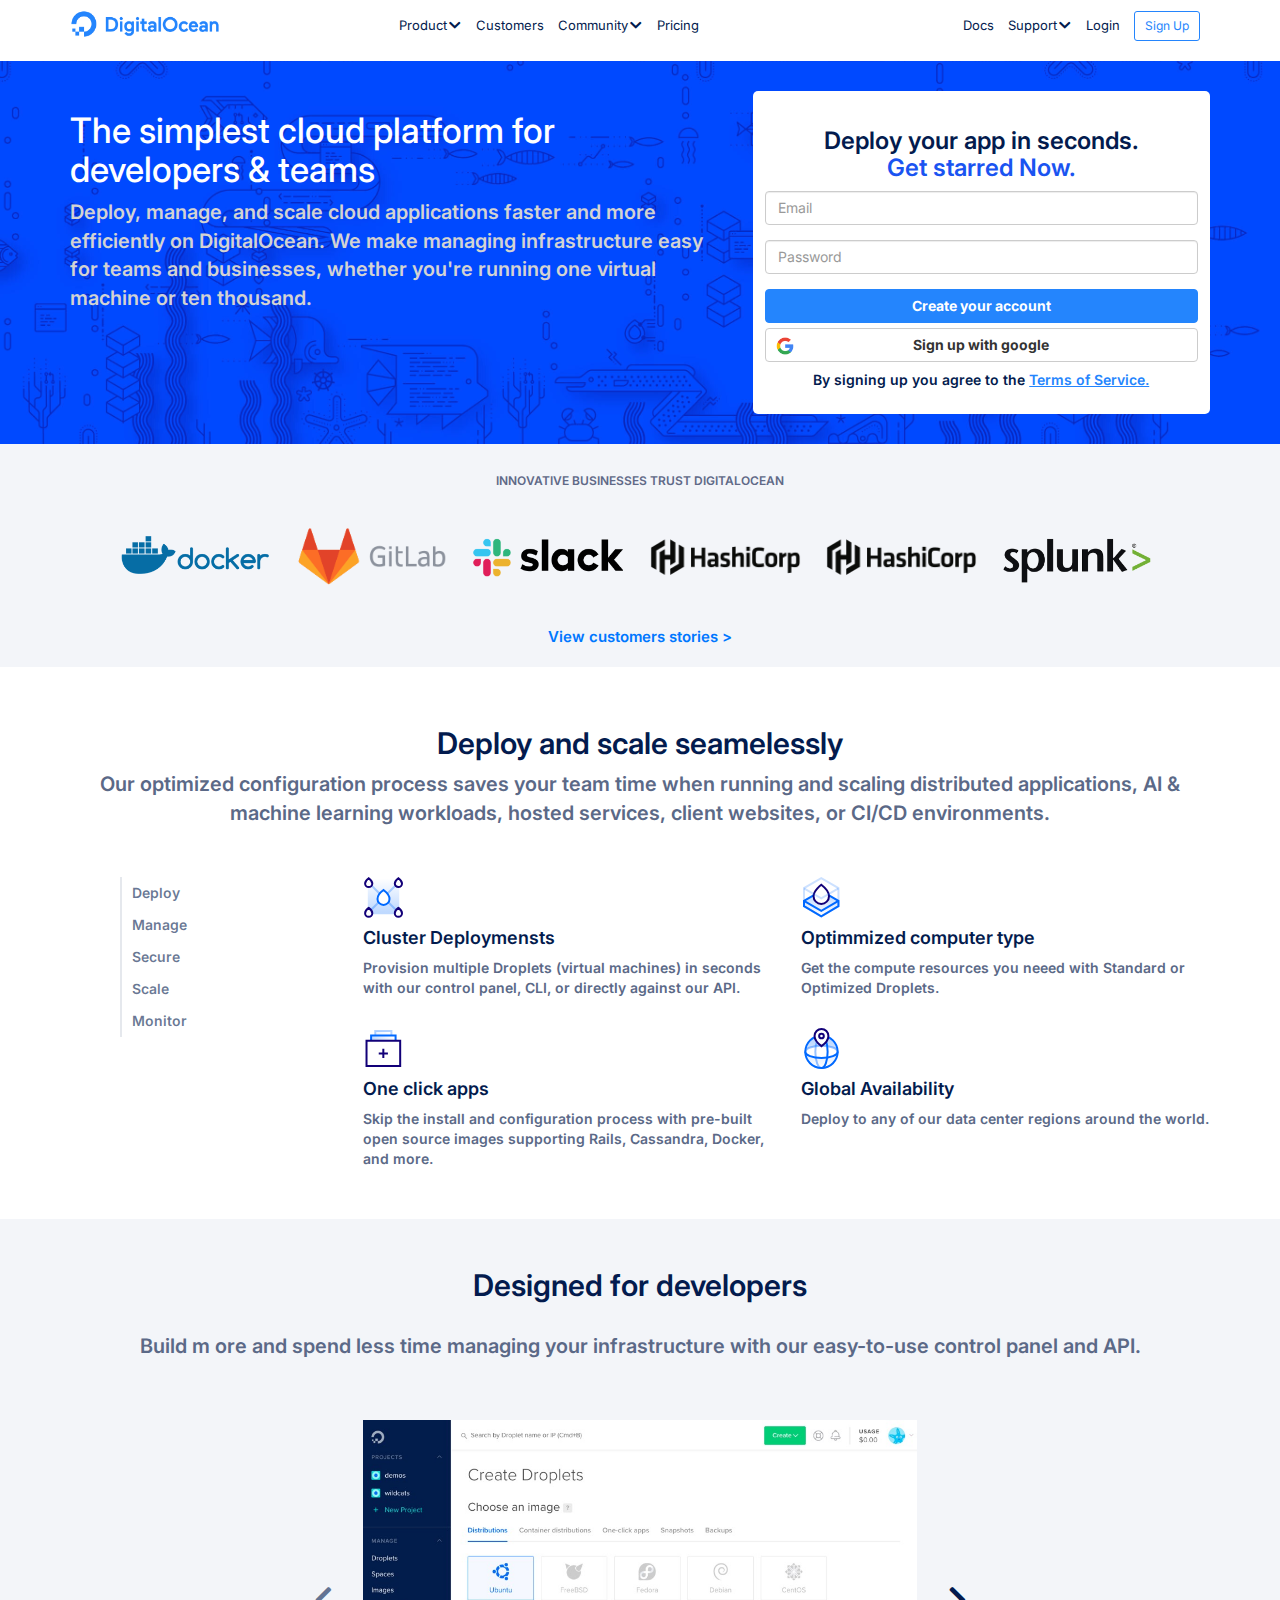
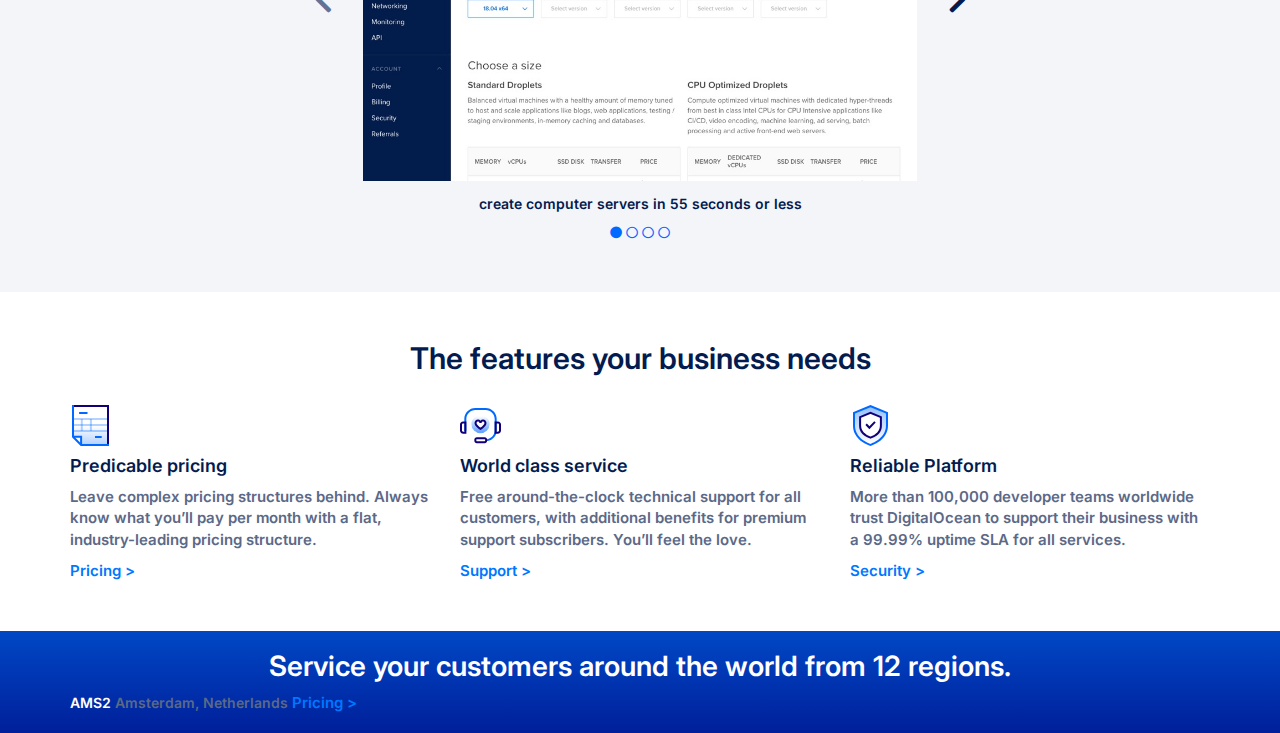
==== index.html @ c582087d "inizio sezione data center" ====
<!DOCTYPE html>
<html lang="en">
<head>
    <meta charset="UTF-8">
    <meta http-equiv="X-UA-Compatible" content="IE=edge">
    <meta name="viewport" content="width=device-width, initial-scale=1.0">
    <title>DigitalOcean</title>

    <link rel="stylesheet" href="https://cdnjs.cloudflare.com/ajax/libs/font-awesome/5.15.2/css/all.min.css">

    <link rel="preconnect" href="https://fonts.gstatic.com">
    <link href="https://fonts.googleapis.com/css2?family=Inter:wght@100;200;300;400;500;600;700;900&display=swap" rel="stylesheet">
    
    <!-- Latest compiled and minified CSS -->
    <link rel="stylesheet" href="https://stackpath.bootstrapcdn.com/bootstrap/3.4.1/css/bootstrap.min.css" integrity="sha384-HSMxcRTRxnN+Bdg0JdbxYKrThecOKuH5zCYotlSAcp1+c8xmyTe9GYg1l9a69psu" crossorigin="anonymous">
    <link rel="stylesheet" href="css/style.css">

</head>
<body>

    <!-- HEADER -->
    
    <!-- Nav -->
    <nav id="nav-top">
        <div class="container">
            <div class="row">

                <!-- logo -->
                <div class="col-xs-6 col-md-2">
                    <div class="logo-nav">
                        <img class="img-responsive" src="img/logo.png" alt="logo">
                    </div>
                </div>
                <!-- end logo -->

                <!-- burger menu -->
                <div class="col-xs-6 hidden-md hidden-lg">
                    <div class="burger text-right">
                        <a href="#">
                            <i class="fas fa-bars"></i>
                        </a>
                    </div>
                </div>
                <!-- end burger menu -->

                <!-- link nav -->
                <div class="hidden-xs hidden-sm col-md-10">
                    <div class="row">

                        <div class="col-md-7 text-center">
                            
                            <ul class="menu">

                                <li>
                                    <a href="#">Product<i class="fas fa-chevron-down"></i></a>
                                </li>

                                <li>
                                    <a href="#">Customers</a>
                                </li>

                                <li>
                                    <a href="#">Community<i class="fas fa-chevron-down"></i></a>
                                </li>

                                <li>
                                    <a href="#">Pricing</a>
                                </li>

                            </ul>
                        </div>

                        <div class="col-md-5">
                            <div class="text-right">

                                <ul class="menu">

                                    <li>
                                        <a href="#">Docs</a>
                                    </li>
    
                                    <li>
                                        <a href="#">Support<i class="fas fa-chevron-down"></i></a>
                                    </li>
    
                                    <li>
                                        <a href="#">Login</a>
                                    </li>
    
                                    <li>
                                        <button class="btn btn-default btn-sm btn_nav" type="submit">Sign Up</button>
                                    </li>
                                    
                                </ul>

                            </div>
                        </div>

                    </div>
                </div>
                <!-- end link nav -->

            </div>
        </div>
    </nav>
    <!-- End Nav -->

    <!-- Jumbotron -->
    <section id="jumbotron">
        <div class="container">
            <div class="row">

                <!-- title jumbotron -->
                <div class="col-xs-12 col-sm-7">
                    <h1>The simplest cloud platform for developers & teams</h1>
                    <p>Deploy, manage, and scale cloud applications faster and more efficiently on DigitalOcean. We make managing infrastructure easy for teams and businesses, whether you're running one virtual machine or ten thousand.</p>
                </div>
                <!-- end title jumbotron -->

                <!-- sign in / create account -->
                <div class="col-xs-12 col-sm-5">
                    <div class="minibox-jumbo text-center">
                        <h2>Deploy your app in seconds. <br>
                        <span>Get starred Now.</span></h2>

                        <form>
                            <div class="form-group">
                                <label class="sr-only" for="email">Email address</label>
                                <input type="email" class="form-control" id="email" placeholder="Email">
                            </div>

                            <div class="form-group">
                                <label class="sr-only"  for="password">Password</label>
                                <input type="password" class="form-control" id="password" placeholder="Password">
                            </div>
                        </form>

                        <button class="btn btn-default btn-block btn_account" type="submit">Create your account</button>

                        <button class="btn btn-default btn-block btn_google" type="submit"><img src="img/google-icon.png" alt="googleicon"> Sign up with google</button>

                        <h5>By signing up you agree to the <a href="#">Terms of Service.</a></h5>

                    </div>
                </div>
                <!-- end sign in / create account -->

            </div>
        </div>
    </section>
    <!-- End Jumbotron -->

    <!-- END HEADER -->
    
    <!-- MAIN -->
    <main>

        <!-- Sponsor -->
        <section id="sponsor">
            <div class="container">

                <div class="description text-center">
                    <h6>INNOVATIVE BUSINESSES TRUST DIGITALOCEAN</h6>
                </div>

                <!-- img sponsor -->
                <div class="logo-sponsor">
                    
                    <ul class="menu">
                        
                        <li>
                            <img src="img/docker.svg" alt="docker">
                        </li>

                        <li>
                            <img src="img/gitlab.svg" alt="gitlab">
                        </li>

                        <li>
                            <img src="img/slack.svg" alt="slack">
                        </li>

                        <li>
                            <img src="img/hashicorp.svg" alt="hashicorp">
                        </li>

                        <li>
                            <img src="img/hashicorp.svg" alt="hashicorp">
                        </li>

                        <li>
                            <img src="img/splunk.svg" alt="splunk">
                        </li>

                    </ul>

                </div>
                <!-- end img sponsor -->

                <div class="text-center">
                    <a class="link" href="#">View customers stories ></a>
                </div>

            </div>
        </section>
        <!-- End Sponsor -->

        <!-- Advantages -->
        <section class="advantages">
            <div class="container">

                <!-- title section -->
                <div class="title text-center">
                    <h2>Deploy and scale seamelessly</h2>
                    <p>Our optimized configuration process saves your team time when running and scaling distributed applications, AI & machine learning workloads, hosted services, client websites, or CI/CD environments.</p>
                </div>
                <!-- end title section -->


                <!--benefits -->
                <div class="benefits">
                    <div class="row">

                        <div class="col-xs-12 col-sm-3">
                            
                            <ul>
                                
                                <li>
                                    <a href="#">Deploy</a>
                                </li>

                                <li>
                                    <a href="#">Manage</a>
                                </li>

                                <li>
                                    <a href="#">Secure</a>
                                </li>

                                <li>
                                    <a href="#">Scale</a>
                                </li>

                                <li>
                                    <a href="#">Monitor</a>
                                </li>

                            </ul>

                        </div>

                        <div class="col-xs-12 col-sm-9">

                            <!-- type-benefits -->
                            <div class="row type-benefits">
                                
                                <div class="col-xs-12 col-sm-6">

                                    <img class="img-responsive" src="img/cluster-deploy.svg" alt="cluster-deploy">

                                    <h4>Cluster Deploymensts</h4>

                                    <p>Provision multiple Droplets (virtual machines) in seconds with our control panel, CLI, or directly against our API.</p>

                                </div>

                                <div class="col-xs-12 col-sm-6">

                                    <img class="img-responsive" src="img/optimized-compute.svg" alt="optimized-compute">

                                    <h4>Optimmized computer type</h4>

                                    <p class="p-special">Get the compute resources you neeed with Standard or Optimized Droplets.</p>

                                </div>

                                <div class="col-xs-12 col-sm-6">

                                    <img class="img-responsive" src="img/one-click.svg" alt="one-click">

                                    <h4>One click apps</h4>

                                    <p>Skip the install and configuration process with pre-built open source images supporting Rails, Cassandra, Docker, and more.</p>

                                </div>

                                <div class="col-xs-12 col-sm-6">

                                    <img class="img-responsive" src="img/global.svg" alt="global">

                                    <h4>Global Availability</h4>

                                    <p>Deploy to any of our data center regions around the world.</p>

                                </div>
                                
                            </div>
                            <!-- end type-benefits -->

                        </div>

                    </div>
                </div>
                <!-- end benefits -->

            </div>
        </section>
        <!-- End Advantages -->

        <!-- Designed for -->
        <section class="designed">
            <div class="container">

                <!-- title section -->
                <div class="title text-center">
                    <h2>Designed for developers</h2>
                    <p>Build m ore and spend less time managing your infrastructure with our easy-to-use control panel and API.</p>
                </div>
                <!-- end title section -->

                <!-- slide -->
                <div class="slide">
                    <div class="row">

                        <div class="hidden-xs col-sm-2 col-md-3">
                            <div class="text-right align">
                                <a href="#"><i class="fas fa-chevron-left"></i></a>
                            </div>
                        </div>

                        <div class="col-xs-12 col-sm-8 col-md-6">
                            <img class="img-responsive" src="img/slide.jpg" alt="slide">
                        </div>

                        <div class="hidden-xs col-sm-2 col-md-3">
                            <div class="text-left align">
                                <a href="#"><i class="fas fa-chevron-right"></i></a>
                            </div>
                        </div>

                    </div>

                    <div class="text-center">
                        <h5>create computer servers in 55 seconds or less</h5>
                    </div>
                        
                    <div class="text-center margin-link">
                                
                        <ul class="menu">

                            <li>
                                <a href="#"><i class="fas fa-circle"></i></a>
                            </li>

                            <li>
                                <a href="#"><i class="far fa-circle"></i></a>
                            </li>

                            <li>
                                    <a href="#"><i class="far fa-circle"></i></a>
                            </li>

                            <li>
                                <a href="#"><i class="far fa-circle"></i></a>
                            </li>

                        </ul>

                    </div>
                    
                </div>
                <!-- end slide -->

            </div>
        </section>
        <!-- End Designed for -->

        <!-- Business -->
        <section class="business">
            <div class="container">

                <!-- title section -->
                <div class="title text-center">
                    <h2>The features your business needs</h2>
                </div>
                <!-- end title section -->

                <!-- choose your business -->
                <div class="row">

                    <div class="col-xs-12 col-sm-4">

                        <img src="img/pred-pricing.svg" alt="pred-pricing">

                        <h4>Predicable pricing</h4>

                        <p>Leave complex pricing structures behind. Always know what you’ll pay per month with a flat, industry-leading pricing structure.</p>

                        <div class="margin-link">
                            <a class="link" href="#">Pricing ></a>
                        </div>

                    </div>

                    <div class="col-xs-12 col-sm-4">

                        <img src="img/world-class.svg" alt="world-class">

                        <h4>World class service</h4>

                        <p>Free around-the-clock technical support for all customers, with additional benefits for premium support subscribers. You’ll feel the love.</p>

                        <div class="margin-link">
                            <a class="link" href="#">Support ></a>
                        </div>

                    </div>

                    <div class="col-xs-12 col-sm-4">

                        <img src="img/reliable-platform.svg" alt="reliable-platform">

                        <h4>Reliable Platform</h4>

                        <p>More than 100,000 developer teams worldwide trust DigitalOcean to support their business with a 99.99% uptime SLA for all services.</p>

                        <div class="margin-link">
                            <a class="link" href="#">Security ></a>
                        </div>

                    </div>

                </div>
                <!-- end choose your business -->

            </div>
        </section>
        <!-- End Business -->

        <!-- Data Center -->
        <section id="data-center">
            <div class="container">

                <!-- title section -->
                <div class="title text-center">
                    <h2>Service your customers around the world from 12 regions.</h2>
                </div>
                <!-- end title section -->

                <!-- test speed-->
                <div class="test-speed">
                    <div class="row">

                        <div class="col-xs-12 col-md-6">

                            <ul class="menu">

                                <li>
                                    <span>AMS2</span>
                                </li>

                                <li>
                                    <p>Amsterdam, Netherlands</p>
                                </li>

                                <li>
                                    <a class="link" href="#">Pricing ></a>
                                </li>

                            </ul>

                        </div>

                        <div class="col-xs-12 col-md-6">

                        </div>

                    </div>
                </div>
                <!-- end test speed-->
            </div>
        </section>
        <!-- Data Center -->
    </main>

    <!-- END MAIN -->
</body>
</html>
---- css/style.css ----
/* COMMON */
body {
    font-family: 'Inter', sans-serif;
}

ul {
    list-style-type: none;
}

.menu li {
    display: inline-block;
}

.menu li a {
    text-decoration: none;
}

.link{
    color: #0077ff;
    font-weight: 600;
    font-size: 15px; 
}

.link:hover {
    color: #1633ff;
    text-decoration: none;
}

h2,
h4,
h5 {
    color: #031b4e;
    font-weight: 600;
}

p {
    color: #5b6987;
    font-weight: 600;
}
/* HEADER */

/* Nav */
#nav-top {
    padding: 10px 0;
    line-height: 30px;
}

/* logo */
.logo-nav {
    width: 150px;
}

/* burger menu */
#nav-top .burger a i{
    font-size: 20px;
    color: #2485fd;
    padding-top: 5px;
}

/* link nav */
#nav-top .menu li {
    margin-right: 10px;
}

#nav-top a{
    color: rgb(3, 27, 78);
    font-size: 13px;
}

#nav-top .btn_nav {
    background-color: white;
    border: 1px solid #2485fd;
    color: #2485fd;
}

#nav-top .btn_nav:hover {
    background-color: #2485fd;
    color: white;
}

#nav-top a i {
    margin: 0 2px;
    font-size: 13px;
}

/* Jumbotron */
#jumbotron {
    background-image: url(../img/ms-jumbo.jpg);
    padding: 30px 0;
    background-size: cover;
    background-position: 50% 100%;
}

/* title jumbotron */
#jumbotron h1 {
    color: white;
    font-size: 35px;
}

#jumbotron p {
    color: lightgrey;
    font-size: 20px;
}

/* sign in / create accoun */
.minibox-jumbo {
    background-color: white;
    border-radius: 5px;
    padding: 17px 12px;
}

.minibox-jumbo h2 {
    color: rgb(3, 27, 78);
    font-size: 24px;
    font-weight: 600;
}

.minibox-jumbo h2 span {
    color: #1a54f1;
}
.minibox-jumbo .btn_account {
    background-color: #2485fd;
    color: white;
    border: 1px solid #2485fd;
    font-weight: 700;
}

.btn_google {
    position: relative;
    font-weight: 700;
}
.btn_google img {
    width: 18px;
    position: absolute;
    left: 10px;
    top: 8px;
}

.minibox-jumbo h5 {
    color: rgb(3, 27, 78);
    font-weight: 600;
}

.minibox-jumbo h5 a {
    color: #2485fd;
    text-decoration: underline;
}

/* MAIN */
/* Sponsor */
#sponsor {
    background-color: #f3f5f9;
    padding: 20px 0;
}

.description h6 {
    color: #5f6987;
    font-weight: 600;
}

/* img sponsor */
.logo-sponsor li {
    width: calc( ( 100% / 2) - 1% );
    text-align: center;
}

.logo-sponsor li img {
    width: 90%;
    max-width: 162px;
}

/* Advantages */
.advantages {
    padding: 40px 0;
}

/* title section */
.title p {
    font-size: 20px;
}

/* benefits */
.benefits {
    padding-top: 40px;
}

.benefits ul {
    padding: 0;
}

.benefits li {
    padding: 6px 10px;
    border-left: 2px solid #e5e8ed;
}

.benefits li a {
    text-decoration: none;
    color: rgba(3, 27, 78, 0.6);
    font-weight: 600;
}

.benefits li:hover {
    border-left: 2px solid #0069ff;
}

.benefits li a:hover {
    color: rgba(3, 27, 78, 1);
}

/* type-benefits (sotto-sezione di benefits) */
.type-benefits {
    padding-top: 30px;
}

/* Designed for */
.designed {
    background-color: #f3f5f9;
    padding-bottom: 40px;
}

.designed .title {
    padding-top: 30px;
}

.designed .title p {
    padding: 20px 0;
}

/* slide */
.slide {
    padding-top: 100px;
}

.slide img {
    padding: 0 50px;
}

.slide a {
    font-size: 30px;
    color: rgba(3, 27, 78, 0.6);
}

.slide .align {
    line-height: 300px;
}

.slide .menu {
    padding: 0;
}

.slide .menu a {
    font-size: 12px;
    color: #0069ff;
}

.fa-chevron-right {
    color: #031b4e;
}

.slide .margin-link {
    padding-top: 80px;
}

/* Business */
.business {
    padding: 30px 0;
}

/* end choose your business */
.business .row p {
    font-size: 15px;
}

.business .title  {
    padding-bottom: 20px;
}

.business .margin-link {
    margin-bottom: 20px;
}

/* Data Center */
#data-center {
    background-image: linear-gradient(to bottom, #0048C6, #001F9A);
}

#data-center .title h2{
    font-size: 28px; 
    color: white;
}

/* test speed */
.test-speed .menu span {
    color: white;
    font-weight: 600;
}

.test-speed .menu {
    padding: 0;
}

@media all and (min-width: 768px) {
    .logo-sponsor li {
        width: calc( ( 100% / 6) - 1% );
        text-align: center;
    }

    .type-benefits {
        padding-top: 0;
    }

    .benefits ul {
        padding: 0px 50px;
    }
    
    .p-special {
        margin-bottom: 30px;
    }

    .slide img {
        padding: 0;
    }
}

@media all and (min-width: 992px) and (max-width: 1199px) {
    #jumbotron h1 {
        font-size: 60px;
    }

    .slide {
        padding-top: 30px;
    }

    .slide .margin-link {
        padding-top: 0;
    }
}

@media all and (min-width: 1200px) {
    .slide .align {
        line-height: 360px;
    }

    .slide {
        padding-top: 30px;
    }

    .slide .margin-link {
        padding-top: 0;
    }
}
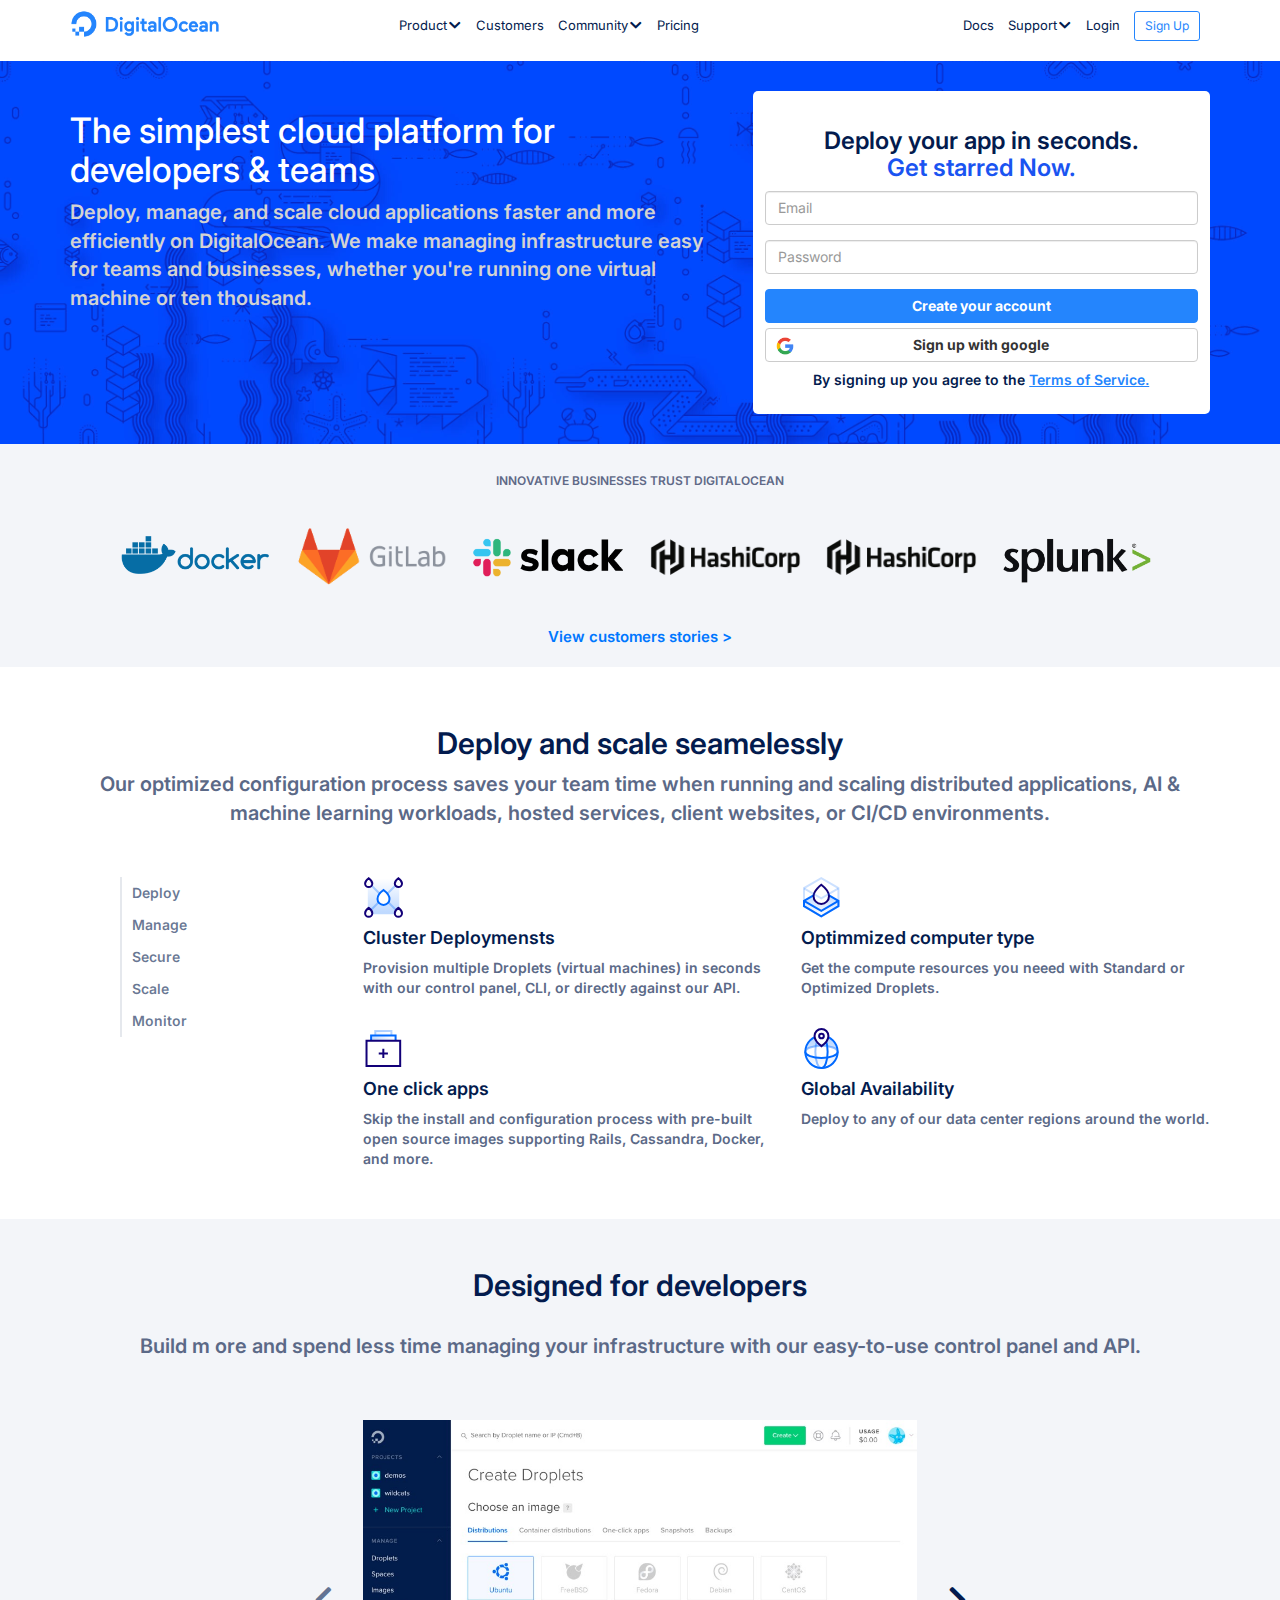
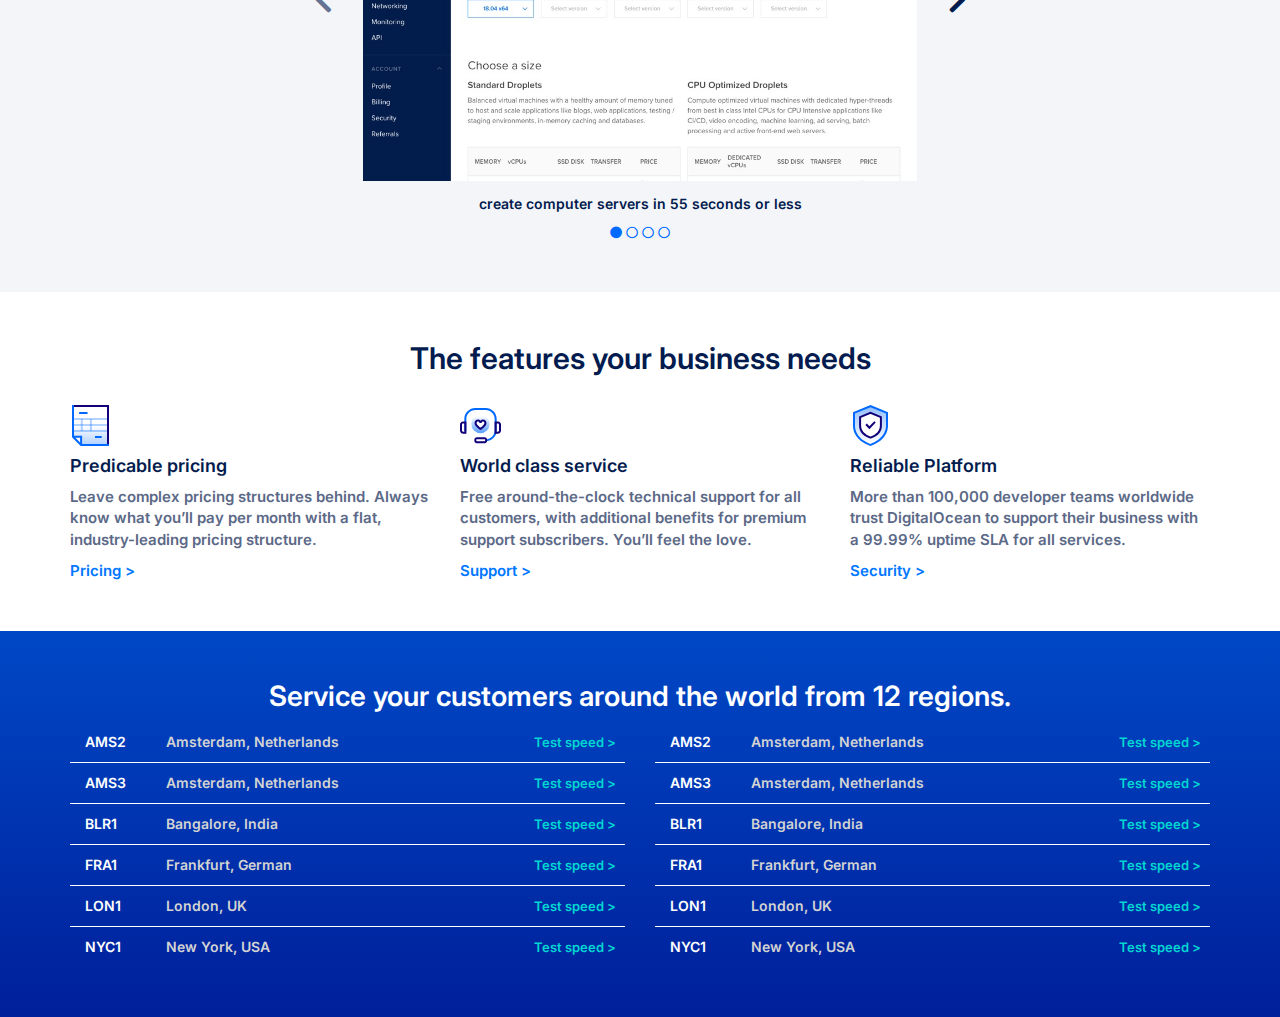
==== commit 6bc73491: "Fine sezione Data Center" ====
--- a/index.html
+++ b/index.html
@@ -452,27 +452,207 @@
                     <div class="row">
 
                         <div class="col-xs-12 col-md-6">
-
-                            <ul class="menu">
-
-                                <li>
-                                    <span>AMS2</span>
-                                </li>
-
-                                <li>
-                                    <p>Amsterdam, Netherlands</p>
-                                </li>
-
-                                <li>
-                                    <a class="link" href="#">Pricing ></a>
-                                </li>
-
-                            </ul>
-
+                            <div class="mini-wrap">
+
+                                <ul class="menu">
+
+                                    <li class="code">
+                                        <span>AMS2</span>
+                                    </li>
+
+                                    <li class="country">
+                                        <p>Amsterdam, Netherlands</p>
+                                    </li>
+
+                                    <li class="test text-right">
+                                        <a class="link" href="#">Test speed ></a>
+                                    </li>
+
+                                </ul>
+
+                                <ul class="menu">
+
+                                    <li class="code">
+                                        <span>AMS3</span>
+                                    </li>
+
+                                    <li class="country">
+                                        <p>Amsterdam, Netherlands</p>
+                                    </li>
+
+                                    <li class="test text-right">
+                                        <a class="link" href="#">Test speed ></a>
+                                    </li>
+
+                                </ul>
+
+                                <ul class="menu">
+
+                                    <li class="code">
+                                        <span>BLR1</span>
+                                    </li>
+
+                                    <li class="country">
+                                        <p>Bangalore, India</p>
+                                    </li>
+
+                                    <li class="test text-right">
+                                        <a class="link" href="#">Test speed ></a>
+                                    </li>
+
+                                </ul>
+
+                                <ul class="menu">
+
+                                    <li class="code">
+                                        <span>FRA1</span>
+                                    </li>
+
+                                    <li class="country">
+                                        <p>Frankfurt, German</p>
+                                    </li>
+
+                                    <li class="test text-right">
+                                        <a class="link" href="#">Test speed ></a>
+                                    </li>
+
+                                </ul>
+
+                                <ul class="menu">
+
+                                    <li class="code">
+                                        <span>LON1</span>
+                                    </li>
+
+                                    <li class="country">
+                                        <p>London, UK</p>
+                                    </li>
+
+                                    <li class="test text-right">
+                                        <a class="link" href="#">Test speed ></a>
+                                    </li>
+
+                                </ul>
+
+                                <ul class="menu">
+
+                                    <li class="code">
+                                        <span>NYC1</span>
+                                    </li>
+
+                                    <li class="country">
+                                        <p>New York, USA</p>
+                                    </li>
+
+                                    <li class="test text-right">
+                                        <a class="link" href="#">Test speed ></a>
+                                    </li>
+
+                                </ul>
+
+                            </div>
                         </div>
 
                         <div class="col-xs-12 col-md-6">
-
+                            <div class="mini-wrap">
+
+                                <ul class="menu">
+
+                                    <li class="code">
+                                        <span>AMS2</span>
+                                    </li>
+
+                                    <li class="country">
+                                        <p>Amsterdam, Netherlands</p>
+                                    </li>
+
+                                    <li class="test text-right">
+                                        <a class="link" href="#">Test speed ></a>
+                                    </li>
+
+                                </ul>
+
+                                <ul class="menu">
+
+                                    <li class="code">
+                                        <span>AMS3</span>
+                                    </li>
+
+                                    <li class="country">
+                                        <p>Amsterdam, Netherlands</p>
+                                    </li>
+
+                                    <li class="test text-right">
+                                        <a class="link" href="#">Test speed ></a>
+                                    </li>
+
+                                </ul>
+
+                                <ul class="menu">
+
+                                    <li class="code">
+                                        <span>BLR1</span>
+                                    </li>
+
+                                    <li class="country">
+                                        <p>Bangalore, India</p>
+                                    </li>
+
+                                    <li class="test text-right">
+                                        <a class="link" href="#">Test speed ></a>
+                                    </li>
+
+                                </ul>
+
+                                <ul class="menu">
+
+                                    <li class="code">
+                                        <span>FRA1</span>
+                                    </li>
+
+                                    <li class="country">
+                                        <p>Frankfurt, German</p>
+                                    </li>
+
+                                    <li class="test text-right">
+                                        <a class="link" href="#">Test speed ></a>
+                                    </li>
+
+                                </ul>
+
+                                <ul class="menu">
+
+                                    <li class="code">
+                                        <span>LON1</span>
+                                    </li>
+
+                                    <li class="country">
+                                        <p>London, UK</p>
+                                    </li>
+
+                                    <li class="test text-right">
+                                        <a class="link" href="#">Test speed ></a>
+                                    </li>
+
+                                </ul>
+
+                                <ul class="menu">
+
+                                    <li class="code">
+                                        <span>NYC1</span>
+                                    </li>
+
+                                    <li class="country">
+                                        <p>New York, USA</p>
+                                    </li>
+
+                                    <li class="test text-right">
+                                        <a class="link" href="#">Test speed ></a>
+                                    </li>
+
+                                </ul>
+
+                            </div>
                         </div>
 
                     </div>
--- a/css/style.css
+++ b/css/style.css
@@ -282,8 +282,12 @@
 /* Data Center */
 #data-center {
     background-image: linear-gradient(to bottom, #0048C6, #001F9A);
-}
-
+    padding: 20px 0;
+}
+
+#data-center .title {
+    padding: 10px 0;
+}
 #data-center .title h2{
     font-size: 28px; 
     color: white;
@@ -297,8 +301,40 @@
 
 .test-speed .menu {
     padding: 0;
-}
-
+    border-bottom: 1px solid white;
+}
+
+.code {
+    width: 12%;
+    padding-left: 15px;
+}
+
+.country {
+    width: 60%;
+    padding-left: 25px;
+}
+
+.country p {
+    color: lightgrey;
+}
+
+.test {
+    width: 25%;
+    padding-left: 15px;
+}
+
+.test a {
+    font-size: 13px;
+    color: #00d7d2;
+}
+
+.test-speed ul:last-child {
+    border-bottom: none;
+}
+
+.mini-wrap {
+    padding-bottom: 20px;
+}
 @media all and (min-width: 768px) {
     .logo-sponsor li {
         width: calc( ( 100% / 6) - 1% );
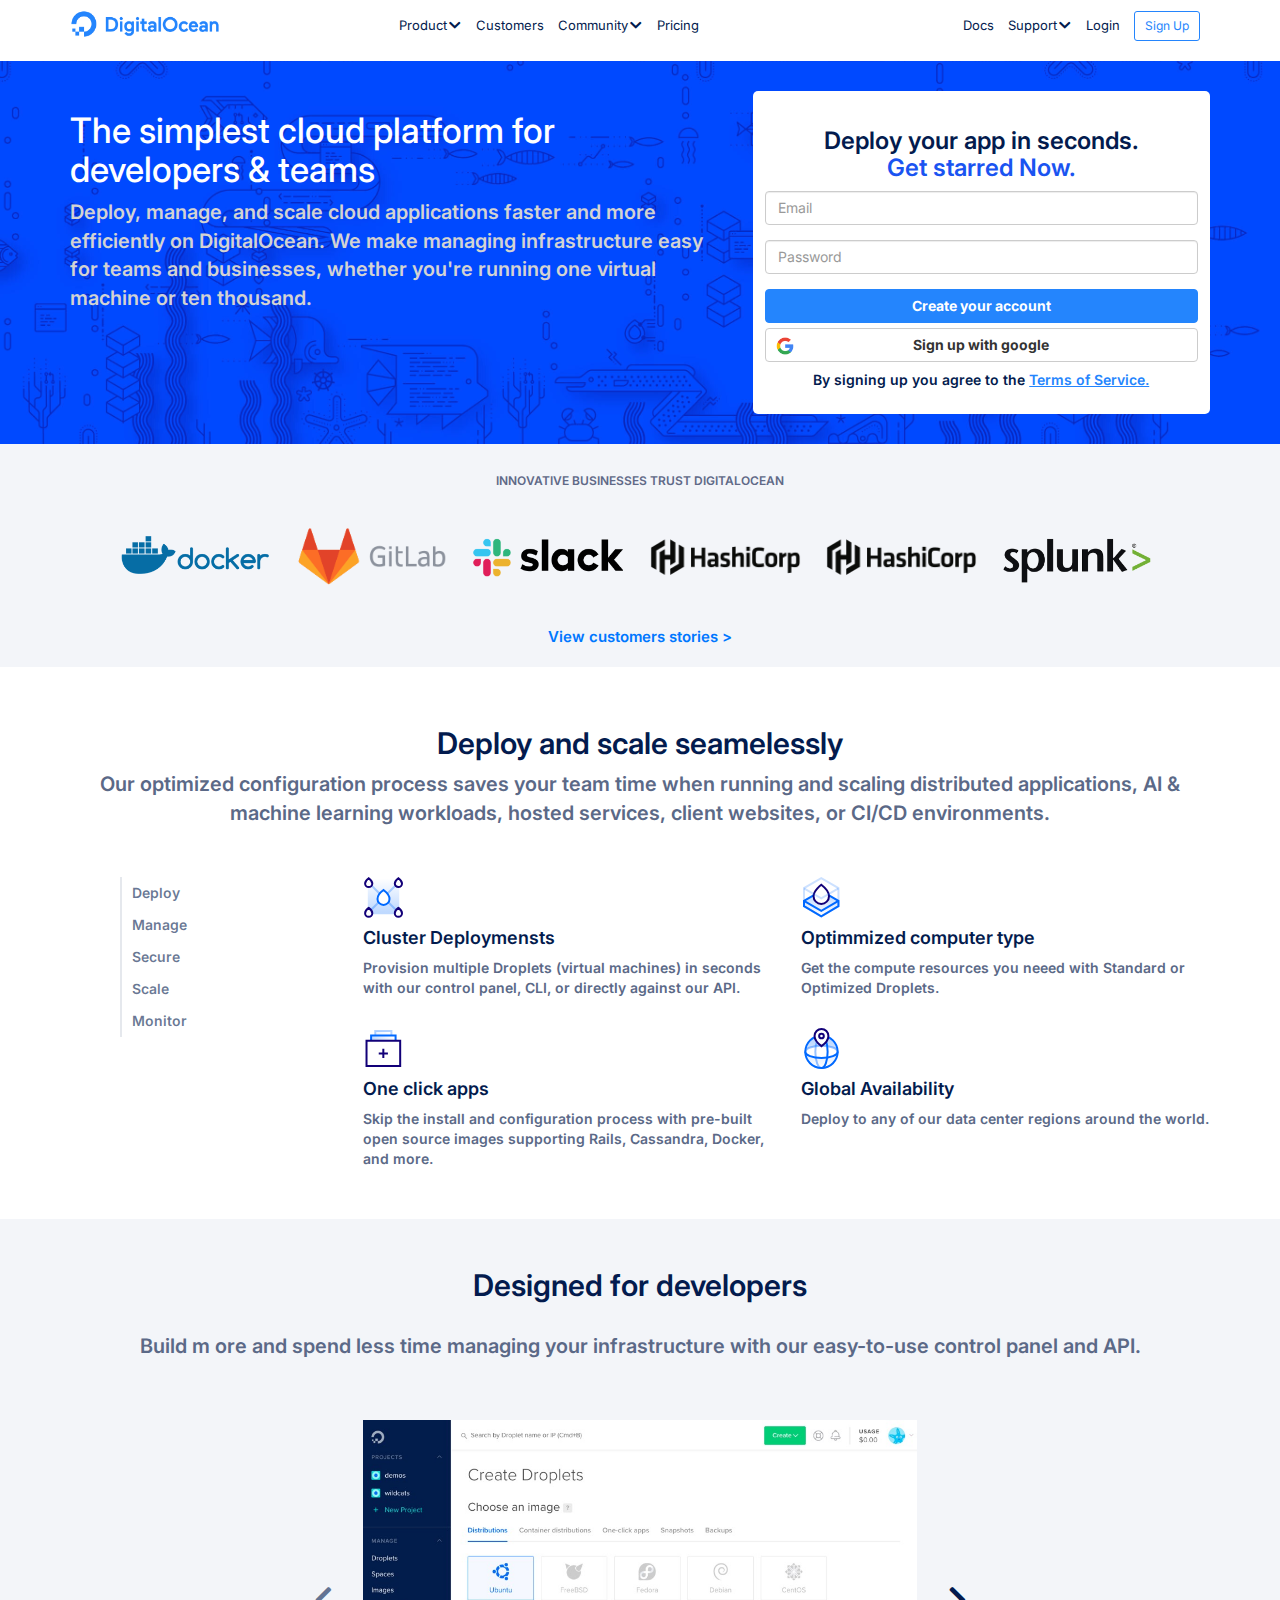
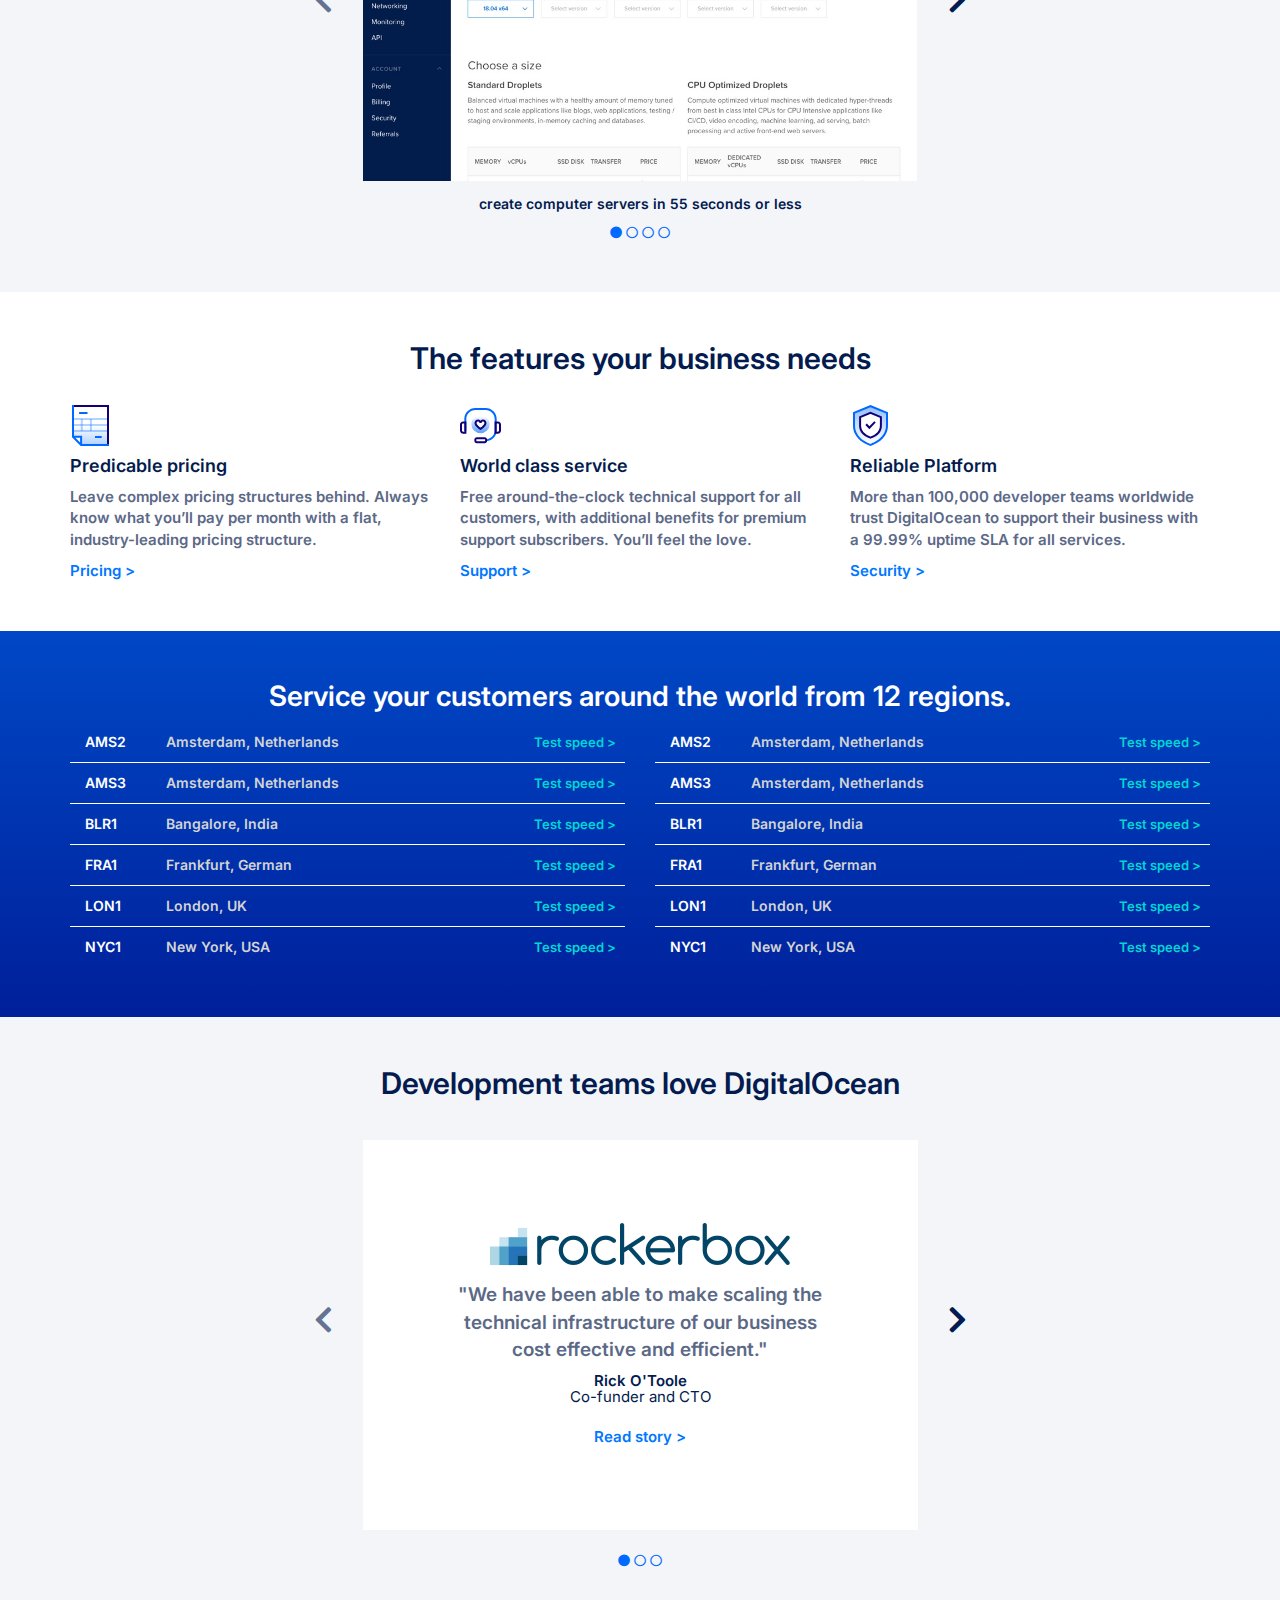
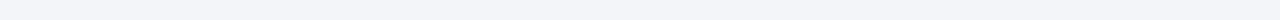
==== commit ae86c074: "Fine secondo slider" ====
--- a/index.html
+++ b/index.html
@@ -307,8 +307,8 @@
         </section>
         <!-- End Advantages -->
 
-        <!-- Designed for -->
-        <section class="designed">
+        <!-- Slider 1 -->
+        <section class="slider">
             <div class="container">
 
                 <!-- title section -->
@@ -373,7 +373,7 @@
 
             </div>
         </section>
-        <!-- End Designed for -->
+        <!-- End Slider 1 -->
 
         <!-- Business -->
         <section class="business">
@@ -661,6 +661,78 @@
             </div>
         </section>
         <!-- Data Center -->
+
+        <!-- Slider 2 -->
+        <section class="slider">
+            <div class="container">
+
+                <!-- title section -->
+                <div class="title text-center">
+                    <h2>Development teams love DigitalOcean</h2>
+                </div>
+                <!-- end title section -->
+
+                <!-- slide -->
+                <div class="slide">
+                    <div class="row">
+
+                        <div class="hidden-xs col-sm-2 col-md-3">
+                            <div class="text-right align">
+                                <a href="#"><i class="fas fa-chevron-left"></i></a>
+                            </div>
+                        </div>
+
+                        <div class="col-xs-12 col-sm-8 col-md-6">
+                            <div class="bcground text-center">
+
+                                <img class="img-responsive rock_img" src="img/rockerbox-logo.png" alt="rockerbox-logo">
+
+                                <p>"We have been able to make scaling the technical infrastructure of our business cost effective and efficient."</p>
+
+                                <h4>Rick O'Toole <br>
+                                    <span>Co-funder and CTO</span>
+                                </h4>
+                      
+                                <a class="link" href="#">Read story ></a>
+
+                            </div>
+                        </div>
+
+                        <div class="hidden-xs col-sm-2 col-md-3">
+                            <div class="text-left align">
+                                <a href="#"><i class="fas fa-chevron-right"></i></a>
+                            </div>
+                        </div>
+
+                    </div>
+                        
+                    <div class="text-center padding-link">
+                                
+                        <ul class="menu">
+
+                            <li>
+                                <a href="#"><i class="fas fa-circle"></i></a>
+                            </li>
+
+                            <li>
+                                <a href="#"><i class="far fa-circle"></i></a>
+                            </li>
+
+                            <li>
+                                    <a href="#"><i class="far fa-circle"></i></a>
+                            </li>
+
+                        </ul>
+
+                    </div>
+                    
+                </div>
+                <!-- end slide -->
+
+            </div>
+        </section>
+        <!-- End Slider 2 -->
+        
     </main>
 
     <!-- END MAIN -->
--- a/css/style.css
+++ b/css/style.css
@@ -212,17 +212,17 @@
     padding-top: 30px;
 }
 
-/* Designed for */
-.designed {
+/* Slider */
+.slider {
     background-color: #f3f5f9;
     padding-bottom: 40px;
 }
 
-.designed .title {
+.slider .title {
     padding-top: 30px;
 }
 
-.designed .title p {
+.slider .title p {
     padding: 20px 0;
 }
 
@@ -335,6 +335,53 @@
 .mini-wrap {
     padding-bottom: 20px;
 }
+
+/* Slider 2 */
+.slide .link-read {
+    color: #0069ff;
+    font-size: 15px;
+    font-weight: 600;
+    text-decoration: none;
+}
+
+.slide .link {
+    color: #0077ff;
+    font-weight: 600;
+    font-size: 15px;
+}
+
+.slide .link:hover {
+    color: #1633ff;
+    text-decoration: none;
+}
+
+.slide .bcground {
+    background-color: white;
+    padding: 15%;
+}
+
+.bcground .rock_img {
+    margin: auto;
+}
+
+.bcground p {
+    font-size: 19px;
+    padding-top: 15px;
+}
+
+.bcground h4 {
+    font-size: 15px;
+    padding-bottom: 10px;
+}
+
+.bcground h4 span {
+    font-weight: 400;
+}
+
+.slide .padding-link {
+    padding-top: 20px;
+}
+
 @media all and (min-width: 768px) {
     .logo-sponsor li {
         width: calc( ( 100% / 6) - 1% );
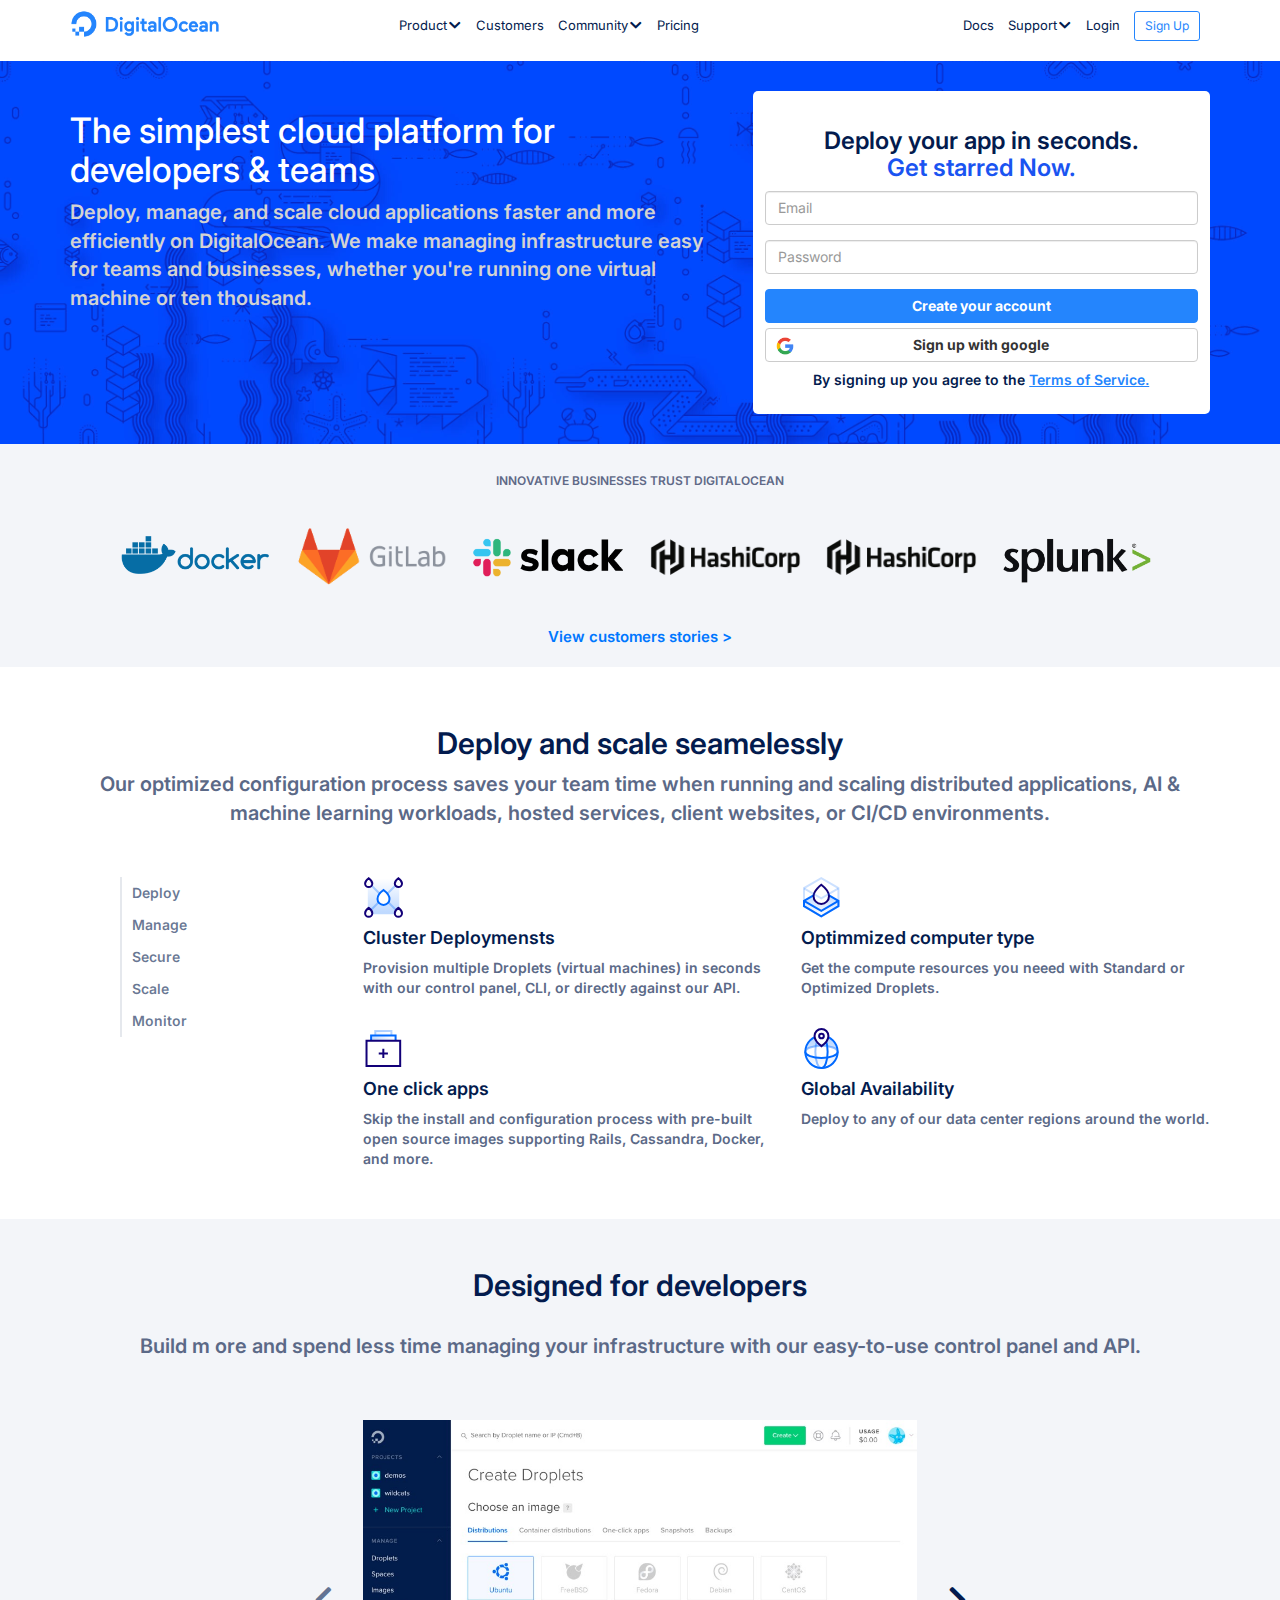
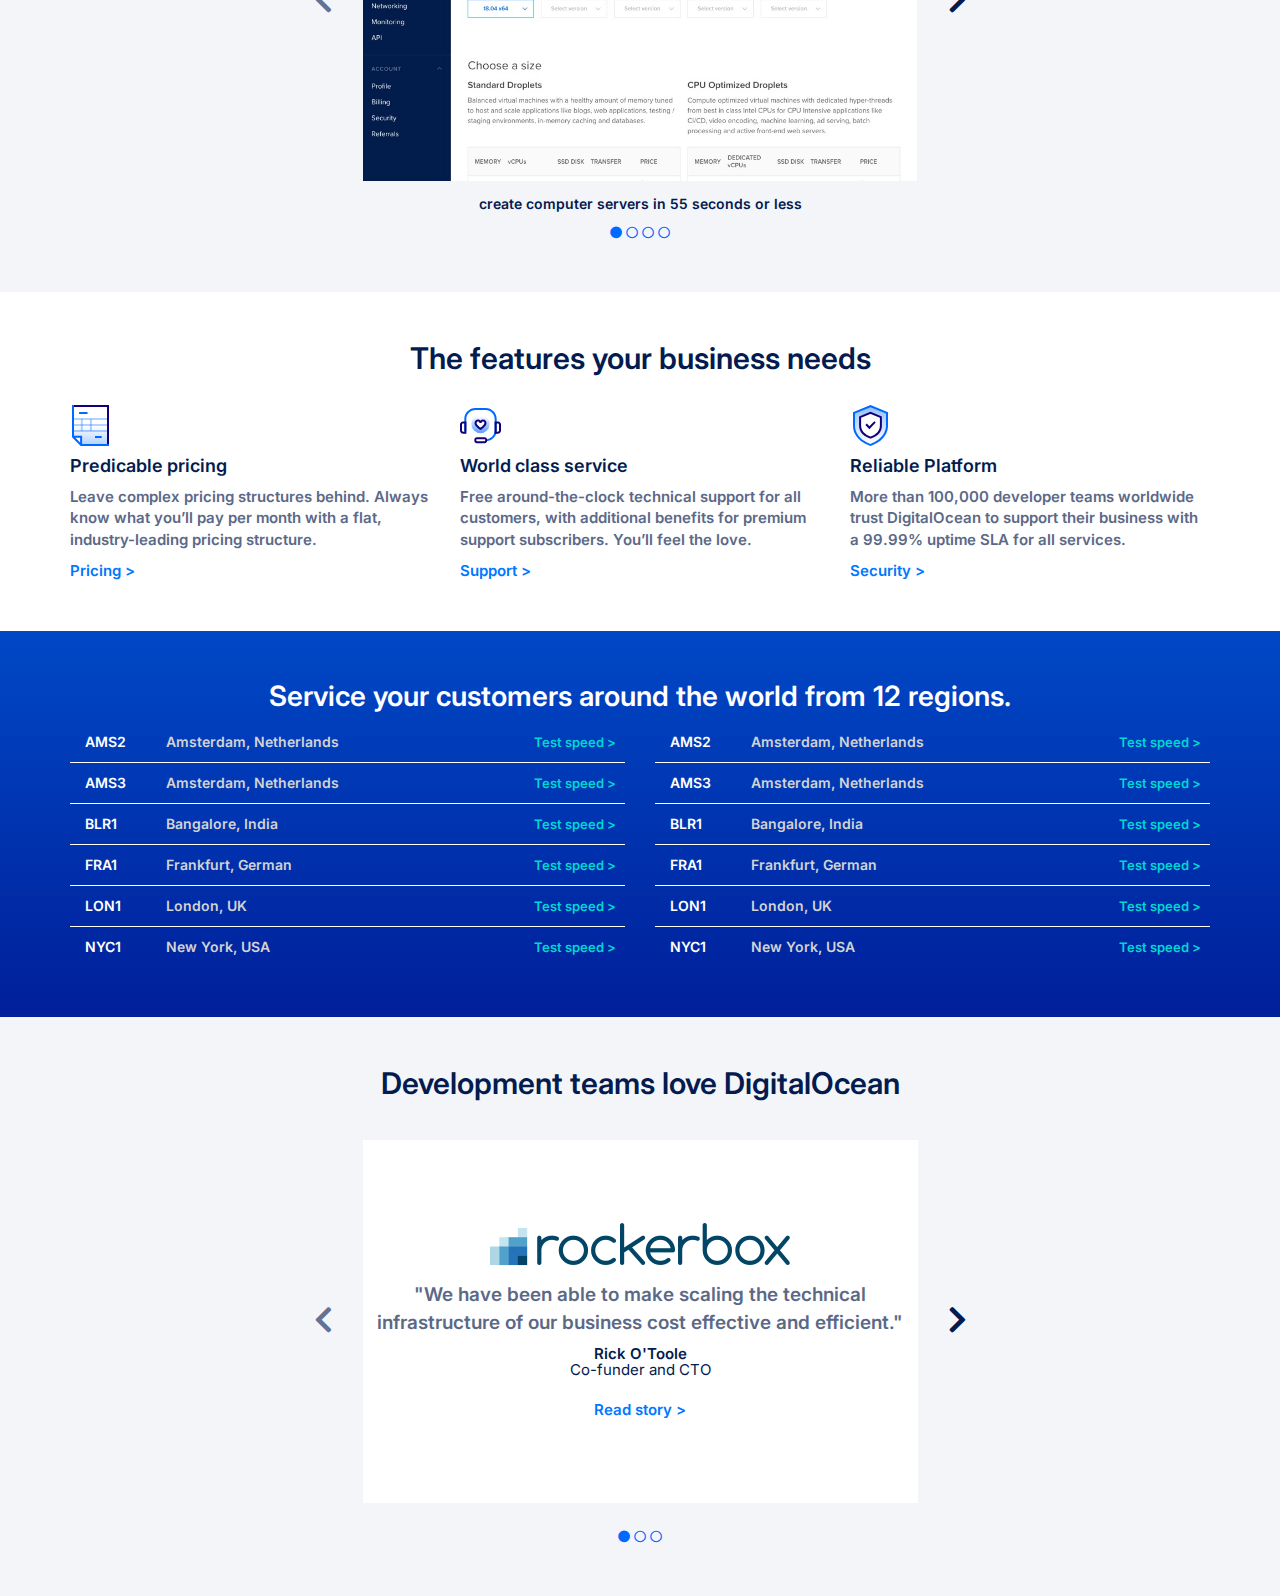
==== commit c302be8a: "Fine Secondo Slider 2.0" ====
--- a/index.html
+++ b/index.html
@@ -733,8 +733,11 @@
         </section>
         <!-- End Slider 2 -->
         
+        <!-- Account -->
+        <!-- End Account -->
     </main>
-
     <!-- END MAIN -->
+
+
 </body>
 </html>--- a/css/style.css
+++ b/css/style.css
@@ -357,9 +357,10 @@
 
 .slide .bcground {
     background-color: white;
-    padding: 15%;
-}
-
+    padding: 15% 0;
+    margin: 0 80px;
+}
+ 
 .bcground .rock_img {
     margin: auto;
 }
@@ -403,6 +404,10 @@
     .slide img {
         padding: 0;
     }
+
+    .slide .bcground {
+        margin: 0;
+    }
 }
 
 @media all and (min-width: 992px) and (max-width: 1199px) {
@@ -417,6 +422,10 @@
     .slide .margin-link {
         padding-top: 0;
     }
+
+    .slide .bcground {
+        margin: 0;
+    }
 }
 
 @media all and (min-width: 1200px) {
@@ -431,4 +440,8 @@
     .slide .margin-link {
         padding-top: 0;
     }
+
+    .slide .bcground {
+        margin: 0;
+    }
 }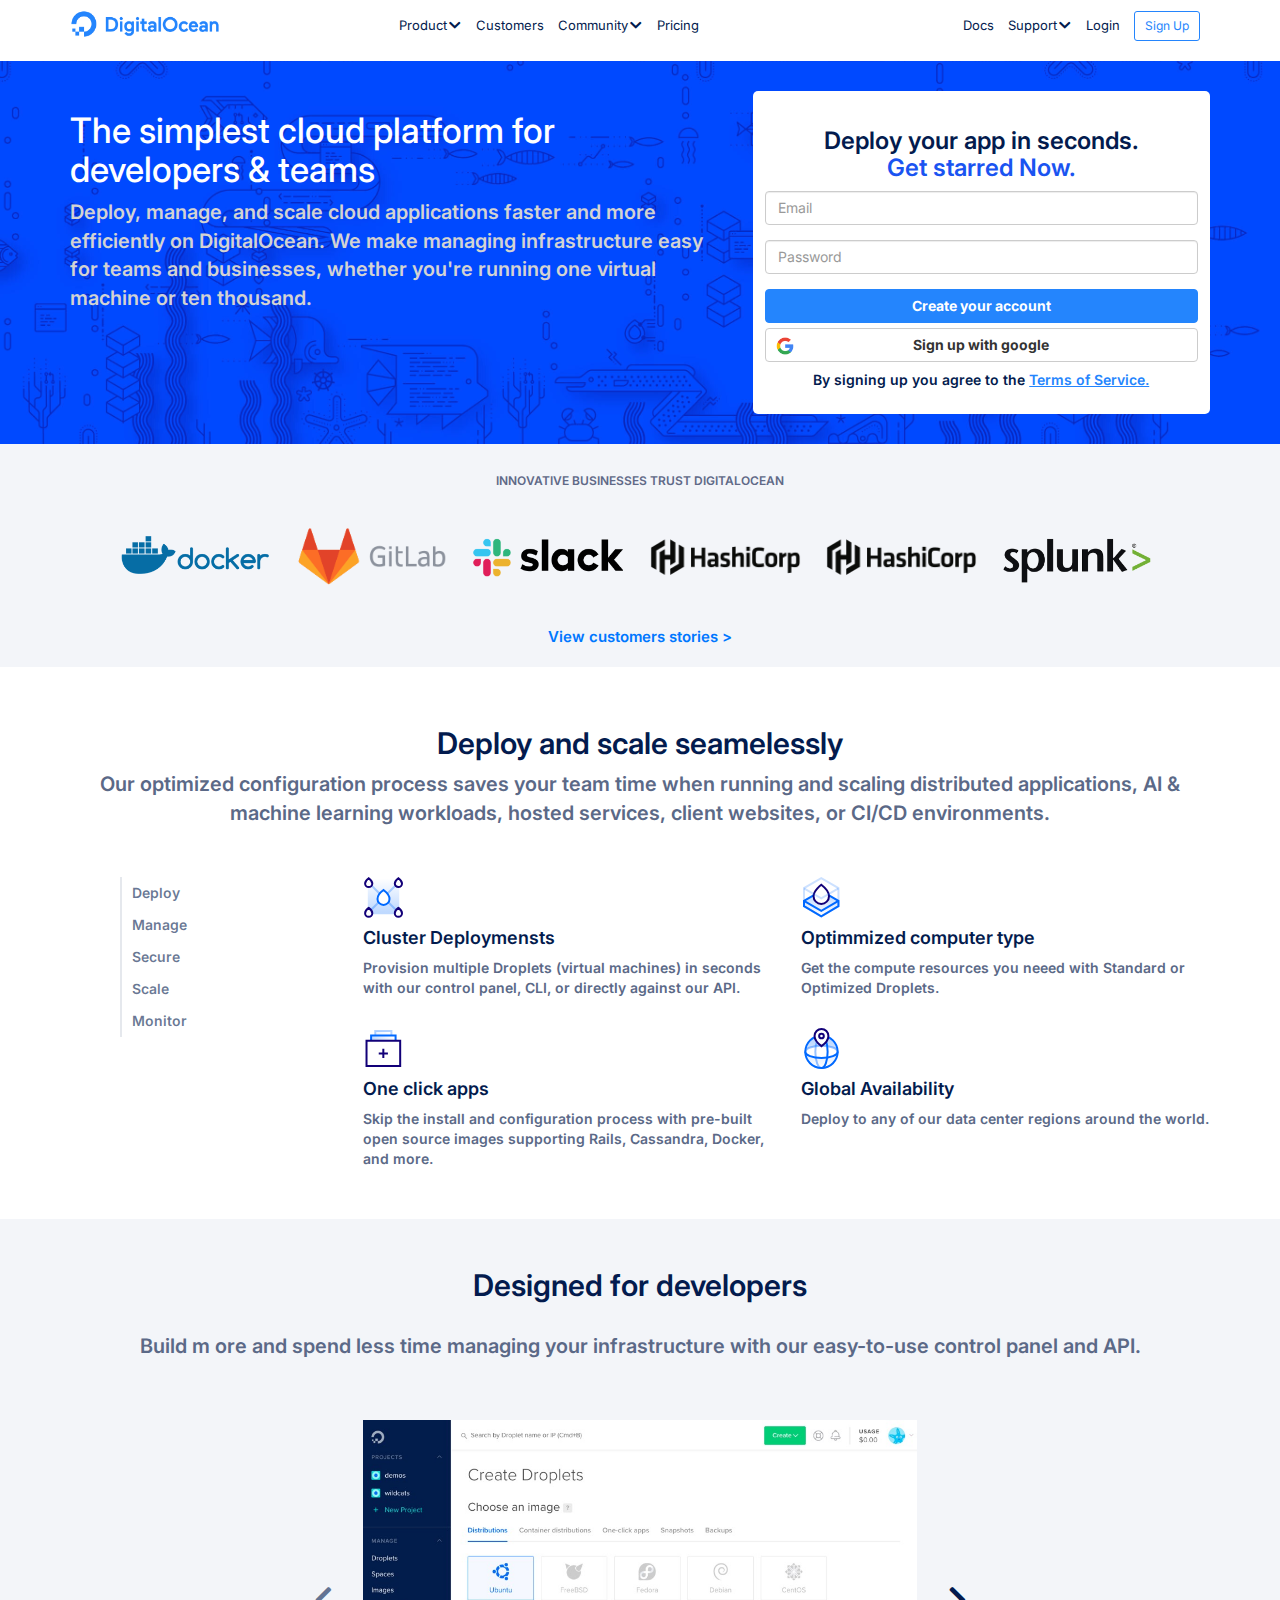
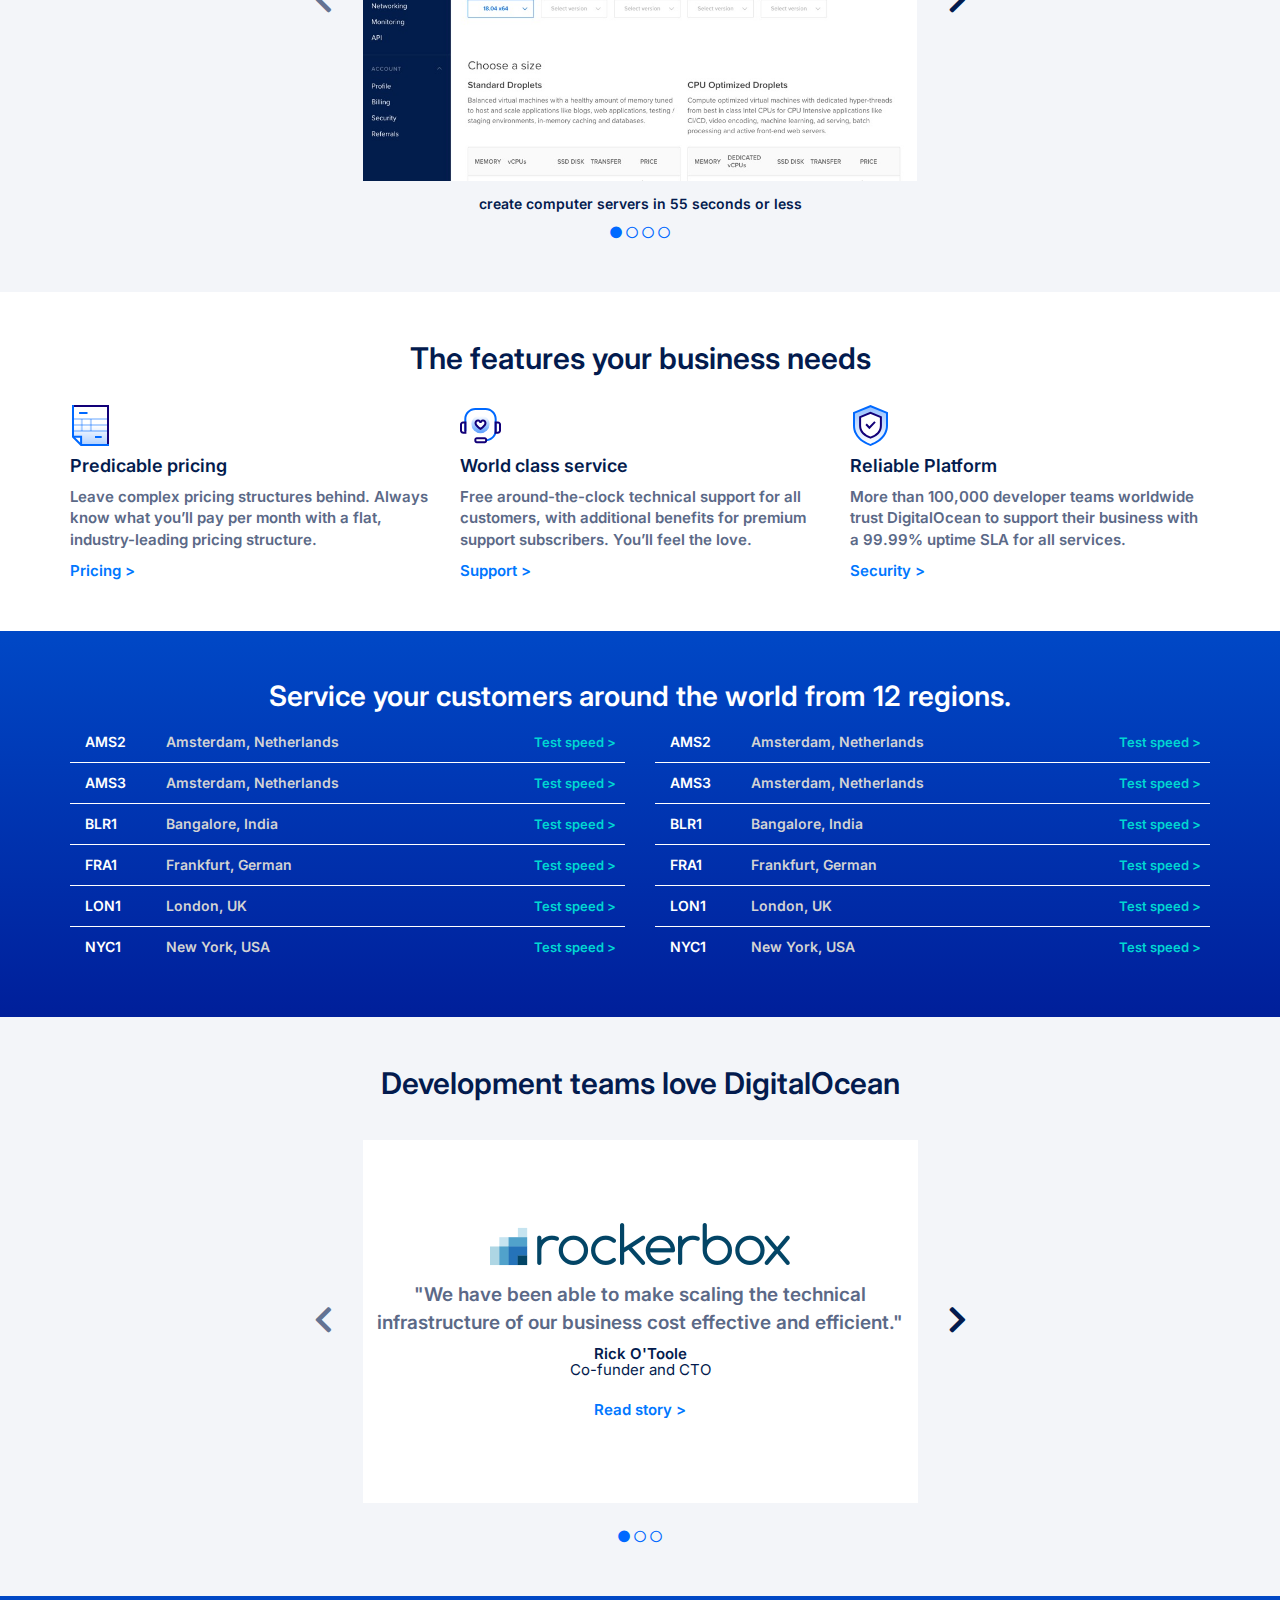
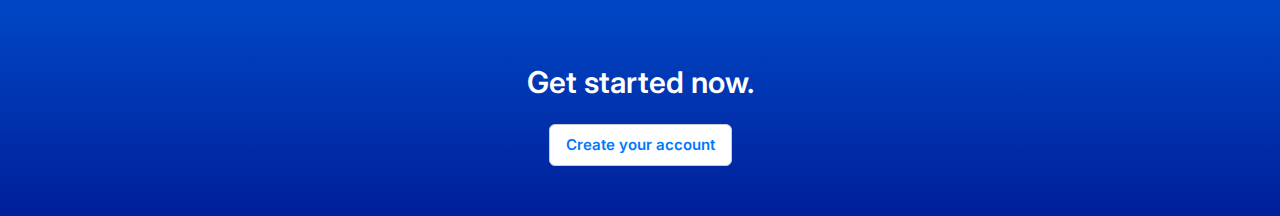
==== commit e4a0c395: "Fine sezione "Account" (Fine Main)" ====
--- a/index.html
+++ b/index.html
@@ -734,6 +734,18 @@
         <!-- End Slider 2 -->
         
         <!-- Account -->
+        <section id="account">
+            <div class="container">
+                <div class="text-center">
+
+                    <h2>Get started now.</h2>
+
+                    <button type="button" class="btn btn-default btn-lg">Create your account</button>
+
+                </div>
+            </div>
+        </section>
+        
         <!-- End Account -->
     </main>
     <!-- END MAIN -->
--- a/css/style.css
+++ b/css/style.css
@@ -383,6 +383,23 @@
     padding-top: 20px;
 }
 
+/* Account */
+#account {
+    background-image: linear-gradient(to bottom, #0048C6, #001F9A);
+    padding: 50px 0;
+}
+
+#account h2 {
+    color: white;
+    padding-bottom: 15px;
+}
+
+#account button {
+    font-weight: 600;
+    color: #0077ff;
+    font-size: 15px;
+}
+
 @media all and (min-width: 768px) {
     .logo-sponsor li {
         width: calc( ( 100% / 6) - 1% );
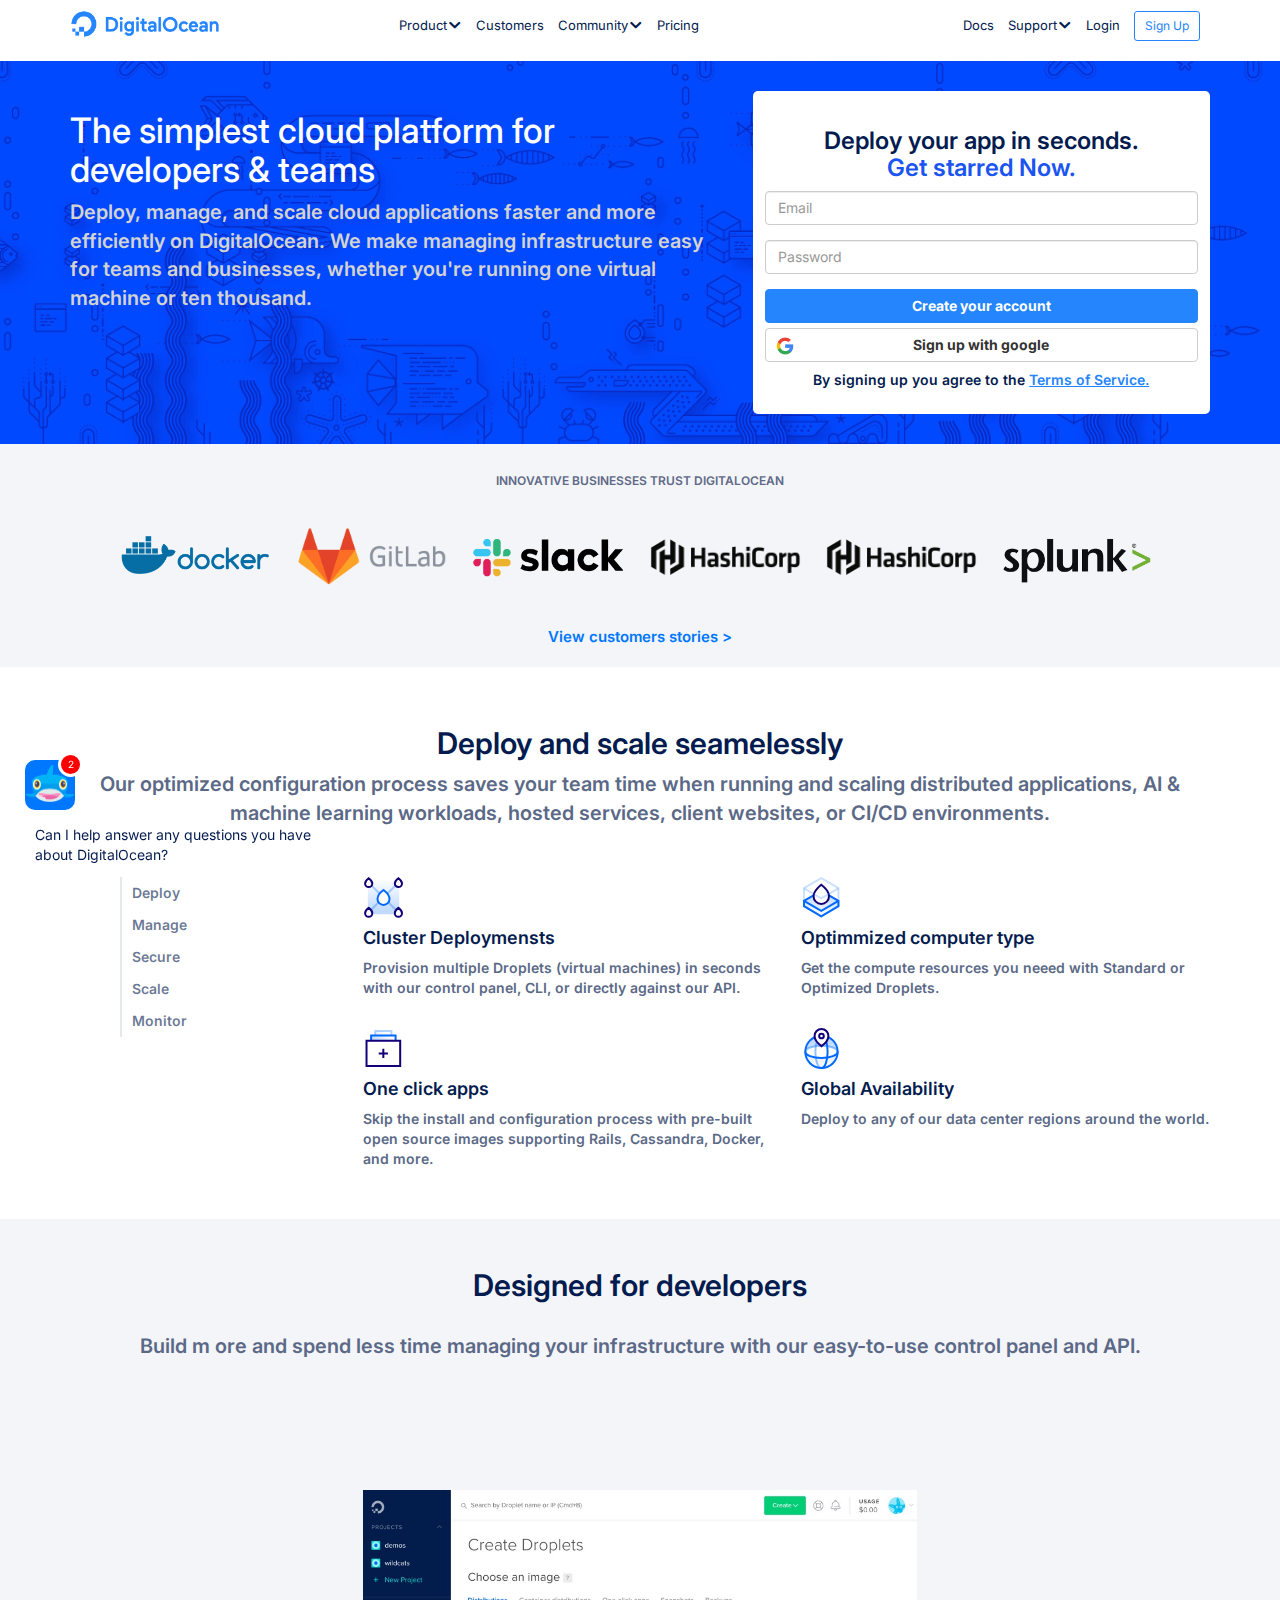
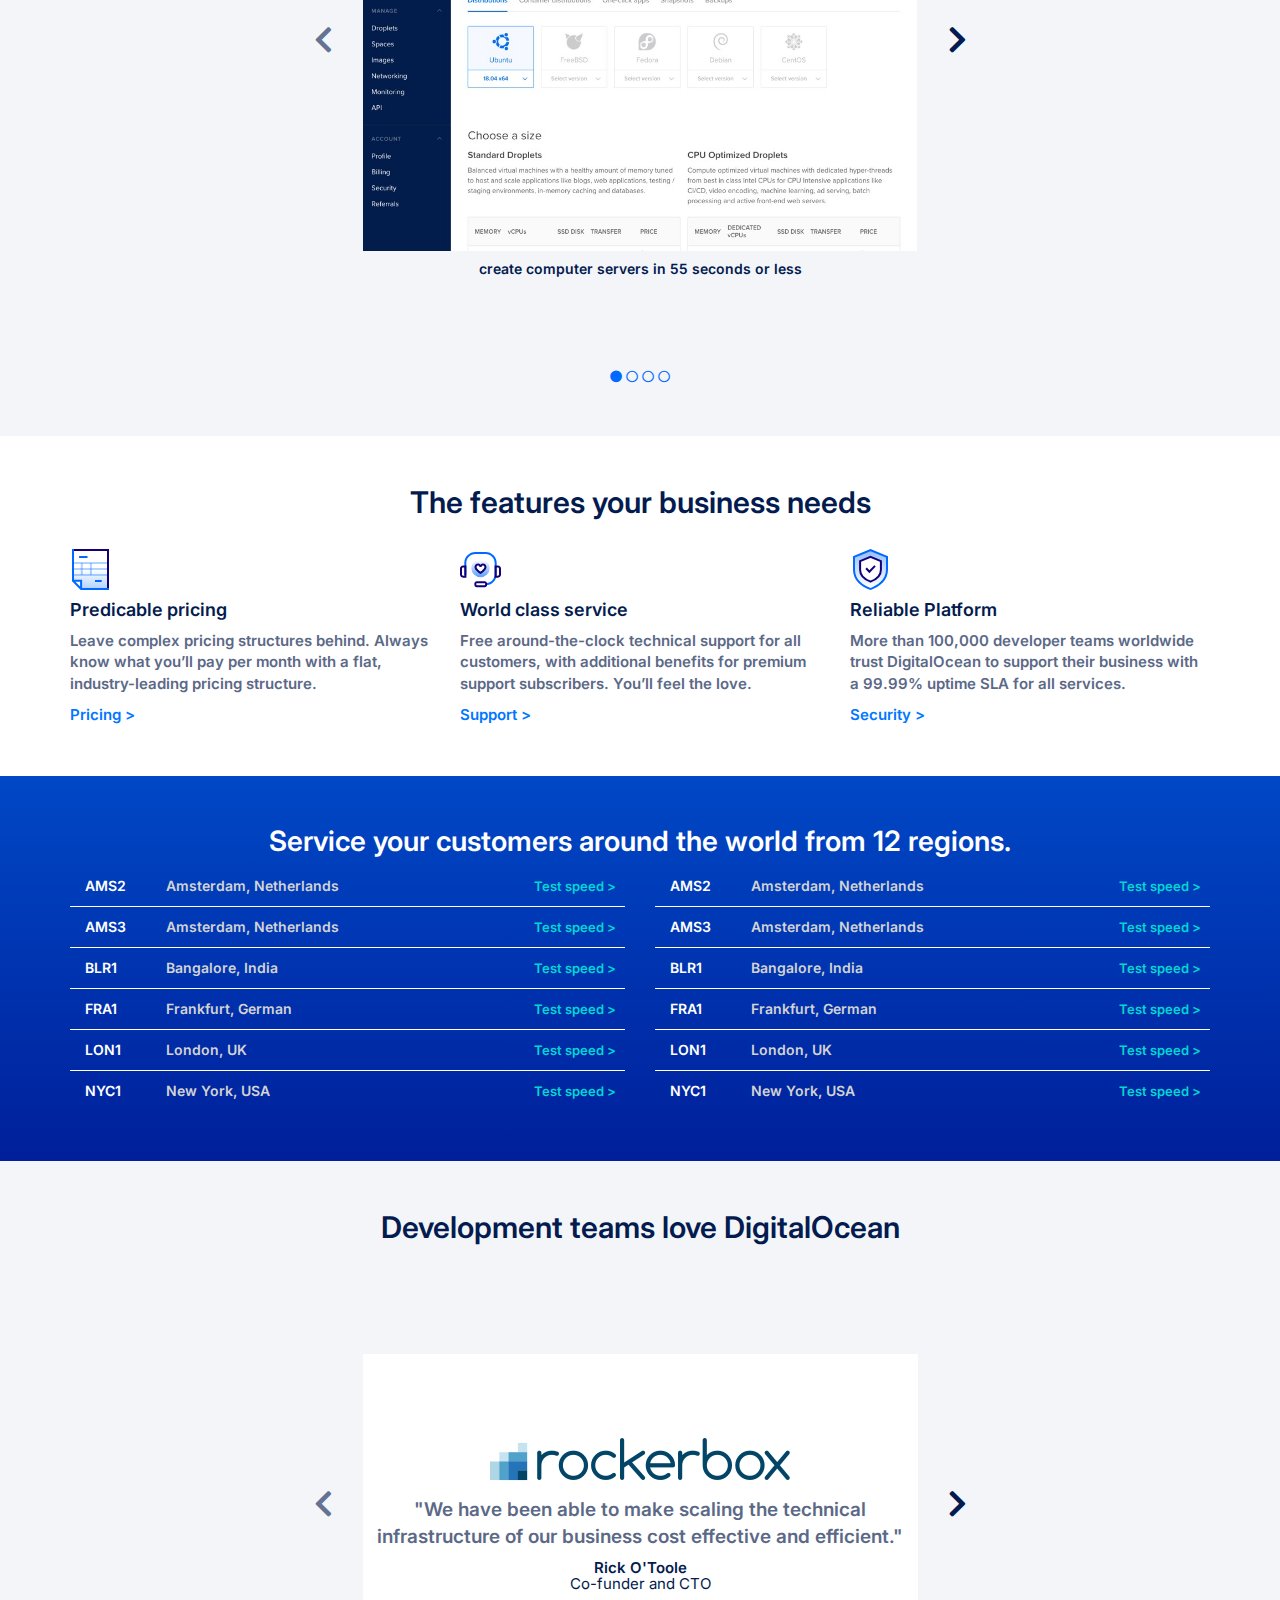
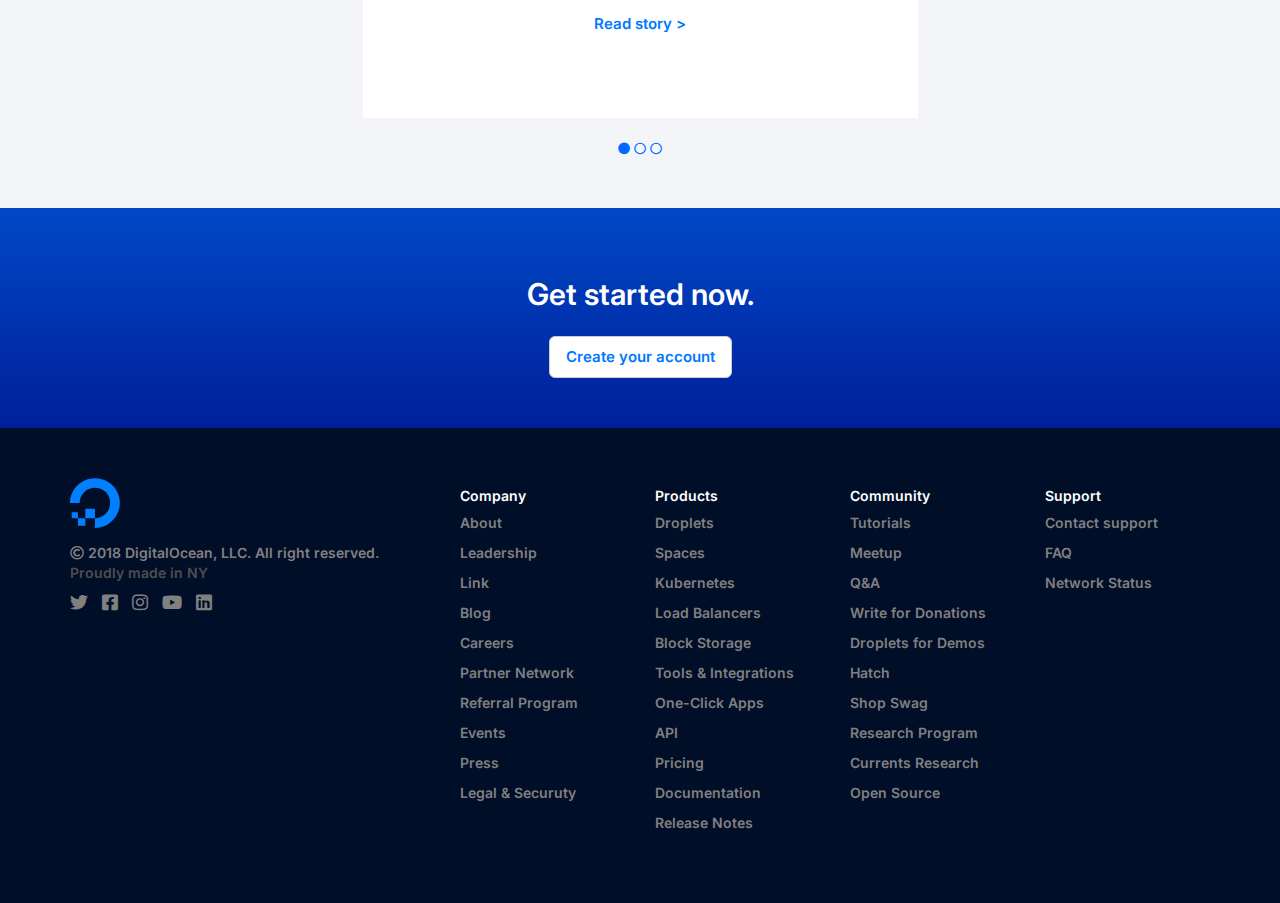
==== commit fd4b50aa: "Fine Footer (inizio parte fixed)" ====
--- a/index.html
+++ b/index.html
@@ -745,11 +745,260 @@
                 </div>
             </div>
         </section>
-        
+
         <!-- End Account -->
     </main>
     <!-- END MAIN -->
 
-
+    <!-- FOOTER -->
+    <footer>
+        <div class="container">
+
+            <div class="row">
+
+                <div class="col-xs-12 col-md-4">
+                    <div class="unit">
+
+                        <img src="img/logo-small.svg" alt="logo-small">
+
+                        <p><i class="far fa-copyright"></i> 2018 DigitalOcean, LLC. All right reserved. <br>
+                        <span>Proudly made in NY</span></p>
+
+                        <ul class="menu">
+
+                            <li>
+                                <a href="#"><i class="fab fa-twitter"></i></a>
+                            </li>
+
+                            <li>
+                                <a href="#"><i class="fab fa-facebook-square"></i></a>
+                            </li>
+
+                            <li>
+                                <a href="#"><i class="fab fa-instagram"></i></a>
+                            </li>
+
+                            <li>
+                                <a href="#"><i class="fab fa-youtube"></i></a>
+                            </li>
+
+                            <li>
+                                <a href="#"><i class="fab fa-linkedin"></i></a>
+                            </li>
+
+                        </ul>
+                    </div>                    
+                </div>
+
+                <div class="col-xs-12 col-sm-6 col-md-2">
+                    <div class="unit">
+
+                        <h5>Company</h5>
+
+                        <ul>
+
+                            <li>
+                                <a href="#">About</a>
+                            </li>
+
+                            <li>
+                                <a href="#">Leadership</a>
+                            </li>
+
+                            <li>
+                                <a href="#">Link</a>
+                            </li>
+
+                            <li>
+                                <a href="#">Blog</a>
+                            </li>
+
+                            <li>
+                                <a href="#">Careers</a>
+                            </li>
+
+                            <li>
+                                <a href="#">Partner Network</a>
+                            </li>
+
+                            <li>
+                                <a href="#">Referral Program</a>
+                            </li>
+
+                            <li>
+                                <a href="#">Events</a>
+                            </li>
+
+                            <li>
+                                <a href="#">Press</a>
+                            </li>
+
+                            <li>
+                                <a href="#">Legal & Securuty</a>
+                            </li>
+
+                        </ul>
+
+                    </div>
+                </div>
+
+                <div class="col-xs-12 col-sm-6 col-md-2">
+                    <div class="unit">
+
+                        <h5>Products</h5>
+
+                        <ul>
+
+                            <li>
+                                <a href="#">Droplets</a>
+                            </li>
+
+                            <li>
+                                <a href="#">Spaces</a>
+                            </li>
+
+                            <li>
+                                <a href="#">Kubernetes</a>
+                            </li>
+
+                            <li>
+                                <a href="#">Load Balancers</a>
+                            </li>
+
+                            <li>
+                                <a href="#">Block Storage</a>
+                            </li>
+
+                            <li>
+                                <a href="#">Tools & Integrations</a>
+                            </li>
+
+                            <li>
+                                <a href="#">One-Click Apps</a>
+                            </li>
+
+                            <li>
+                                <a href="#">API</a>
+                            </li>
+
+                            <li>
+                                <a href="#">Pricing</a>
+                            </li>
+
+                            <li>
+                                <a href="#">Documentation</a>
+                            </li>
+
+                            <li>
+                                <a href="#">Release Notes</a>
+                            </li>
+
+                        </ul>
+
+                    </div>
+                </div>
+
+                <div class="col-xs-12 col-sm-6 col-md-2">
+                    <div class="unit">
+
+                        <h5>Community</h5>
+
+                        <ul>
+
+                            <li>
+                                <a href="#">Tutorials</a>
+                            </li>
+
+                            <li>
+                                <a href="#">Meetup</a>
+                            </li>
+
+                            <li>
+                                <a href="#">Q&A</a>
+                            </li>
+
+                            <li>
+                                <a href="#">Write for Donations</a>
+                            </li>
+
+                            <li>
+                                <a href="#">Droplets for Demos</a>
+                            </li>
+
+                            <li>
+                                <a href="#">Hatch</a>
+                            </li>
+
+                            <li>
+                                <a href="#">Shop Swag</a>
+                            </li>
+
+                            <li>
+                                <a href="#">Research Program</a>
+                            </li>
+
+                            <li>
+                                <a href="#">Currents Research</a>
+                            </li>
+
+                            <li>
+                                <a href="#">Open Source</a>
+                            </li>
+
+                        </ul>
+
+                    </div>
+                </div>
+
+                <div class="col-xs-12 col-sm-6 col-md-2">
+                    <div class="unit">
+
+                        <h5>Support</h5>
+
+                        <ul>
+
+                            <li>
+                                <a href="#">Contact support</a>
+                            </li>
+
+                            <li>
+                                <a href="#">FAQ</a>
+                            </li>
+
+                            <li>
+                                <a href="#">Network Status</a>
+                            </li>
+
+                            
+                        </ul>
+
+                    </div>
+                </div>
+
+            </div>
+
+        </div>
+    </footer>
+    <!-- FOOTER -->
+
+    <!-- Shark Fixed -->
+    <div class="shark">
+
+        <div class="shark-img">
+
+            <img class="img-responsive" src="img/shark.png" alt="shark-img">
+            
+            <div class="shark-circle text-center">
+                2
+            </div>
+
+        </div>
+
+        <div class="shark-chat">
+            <span>Can I help answer any questions you have about DigitalOcean?</span>
+        </div>
+        
+    </div>
+    <!-- Shark Fixed -->
 </body>
 </html>--- a/css/style.css
+++ b/css/style.css
@@ -400,6 +400,93 @@
     font-size: 15px;
 }
 
+/* FOOTER */
+footer {
+    background-color: #010e28;
+    padding: 50px 0;
+}
+
+/* TEST */
+footer h5 {
+    color: white;
+}
+
+footer p {
+    color: gray;
+    padding-top: 15px;
+}
+
+footer p span {
+    color: rgb(78, 78, 78);
+    font-size: 14px;
+}
+
+footer .unit li {
+    padding-right: 10px;
+    padding-bottom: 10px;
+}
+
+footer a {
+    color: grey;
+    font-weight: 600;
+}
+
+footer a:hover {
+    color: white;
+}
+
+footer a i {
+    font-size: 18px;
+}
+
+footer ul {
+    padding: 0;
+}
+
+/* Shark Fixed */
+.shark {
+    position: fixed;
+    bottom: 30px;
+    left: 25px;
+}
+
+.shark-img {
+    width: 50px;
+    height: 50px;
+    background-color: #0077ff;
+    border-radius: 10px;
+    position: relative;
+    padding-top: 5px;
+}
+
+.shark-img .shark-circle {
+    width: 25px;
+    height: 25px;
+    border-radius: 50%;
+    background-color: red;
+    border: 3px solid white;
+    color: white;
+    line-height: 18px;
+    font-size: 10px;
+    position: absolute;
+    top: -8px;
+    right: -8px;
+}
+
+.shark-chat {
+    width: 300px;
+    height: 50px;
+    background-color: white;
+    border-radius: 10px;
+    margin-top: 10px;
+    padding: 5px 10px;
+}
+
+.shark-chat span {
+    color: #031b4e;
+}
+
+/* Fine TEST */
 @media all and (min-width: 768px) {
     .logo-sponsor li {
         width: calc( ( 100% / 6) - 1% );
@@ -443,7 +530,16 @@
     .slide .bcground {
         margin: 0;
     }
-}
+
+    .shark {
+        line-height: 60px;
+    }
+
+    .shark-img,
+    .shark-chat {
+        display: inline-block;
+    }
+
 
 @media all and (min-width: 1200px) {
     .slide .align {
@@ -461,4 +557,9 @@
     .slide .bcground {
         margin: 0;
     }
+
+    .shark-img,
+    .shark-chat {
+        display: inline-block;
+    }
 }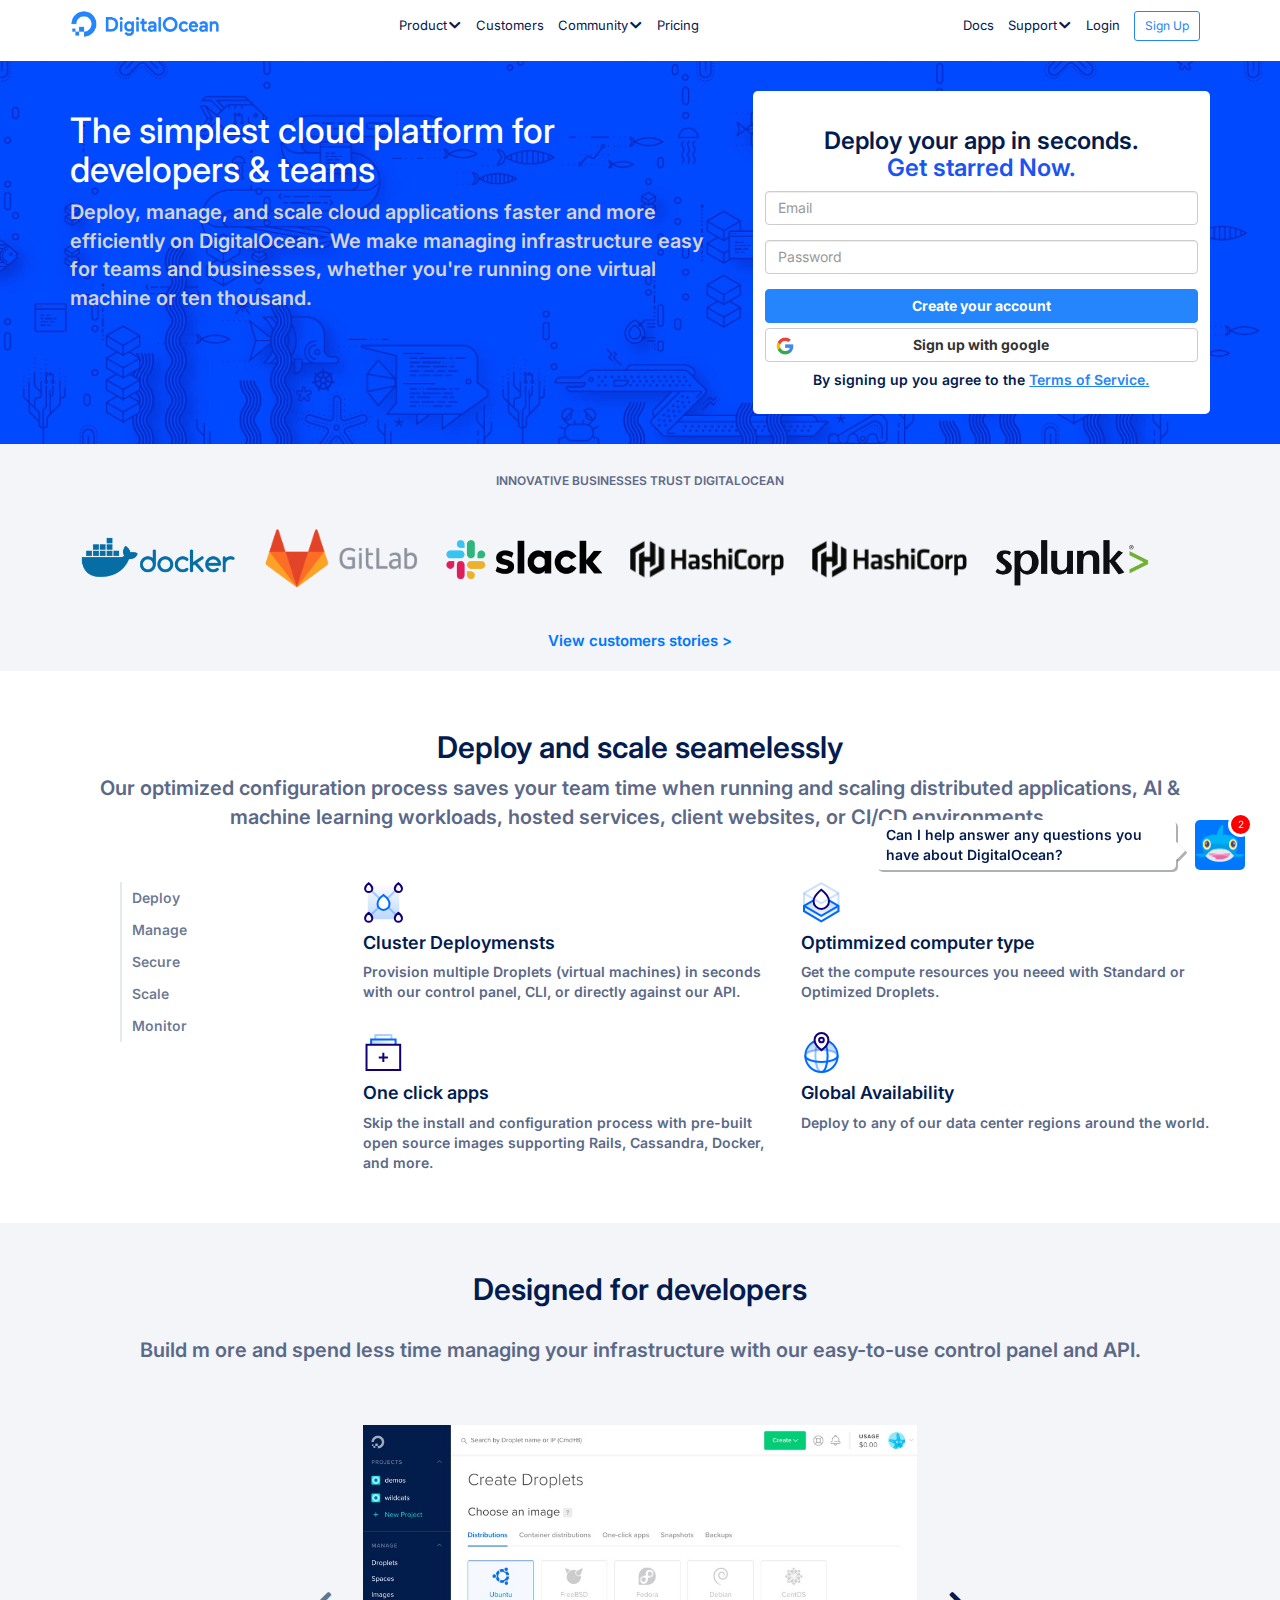
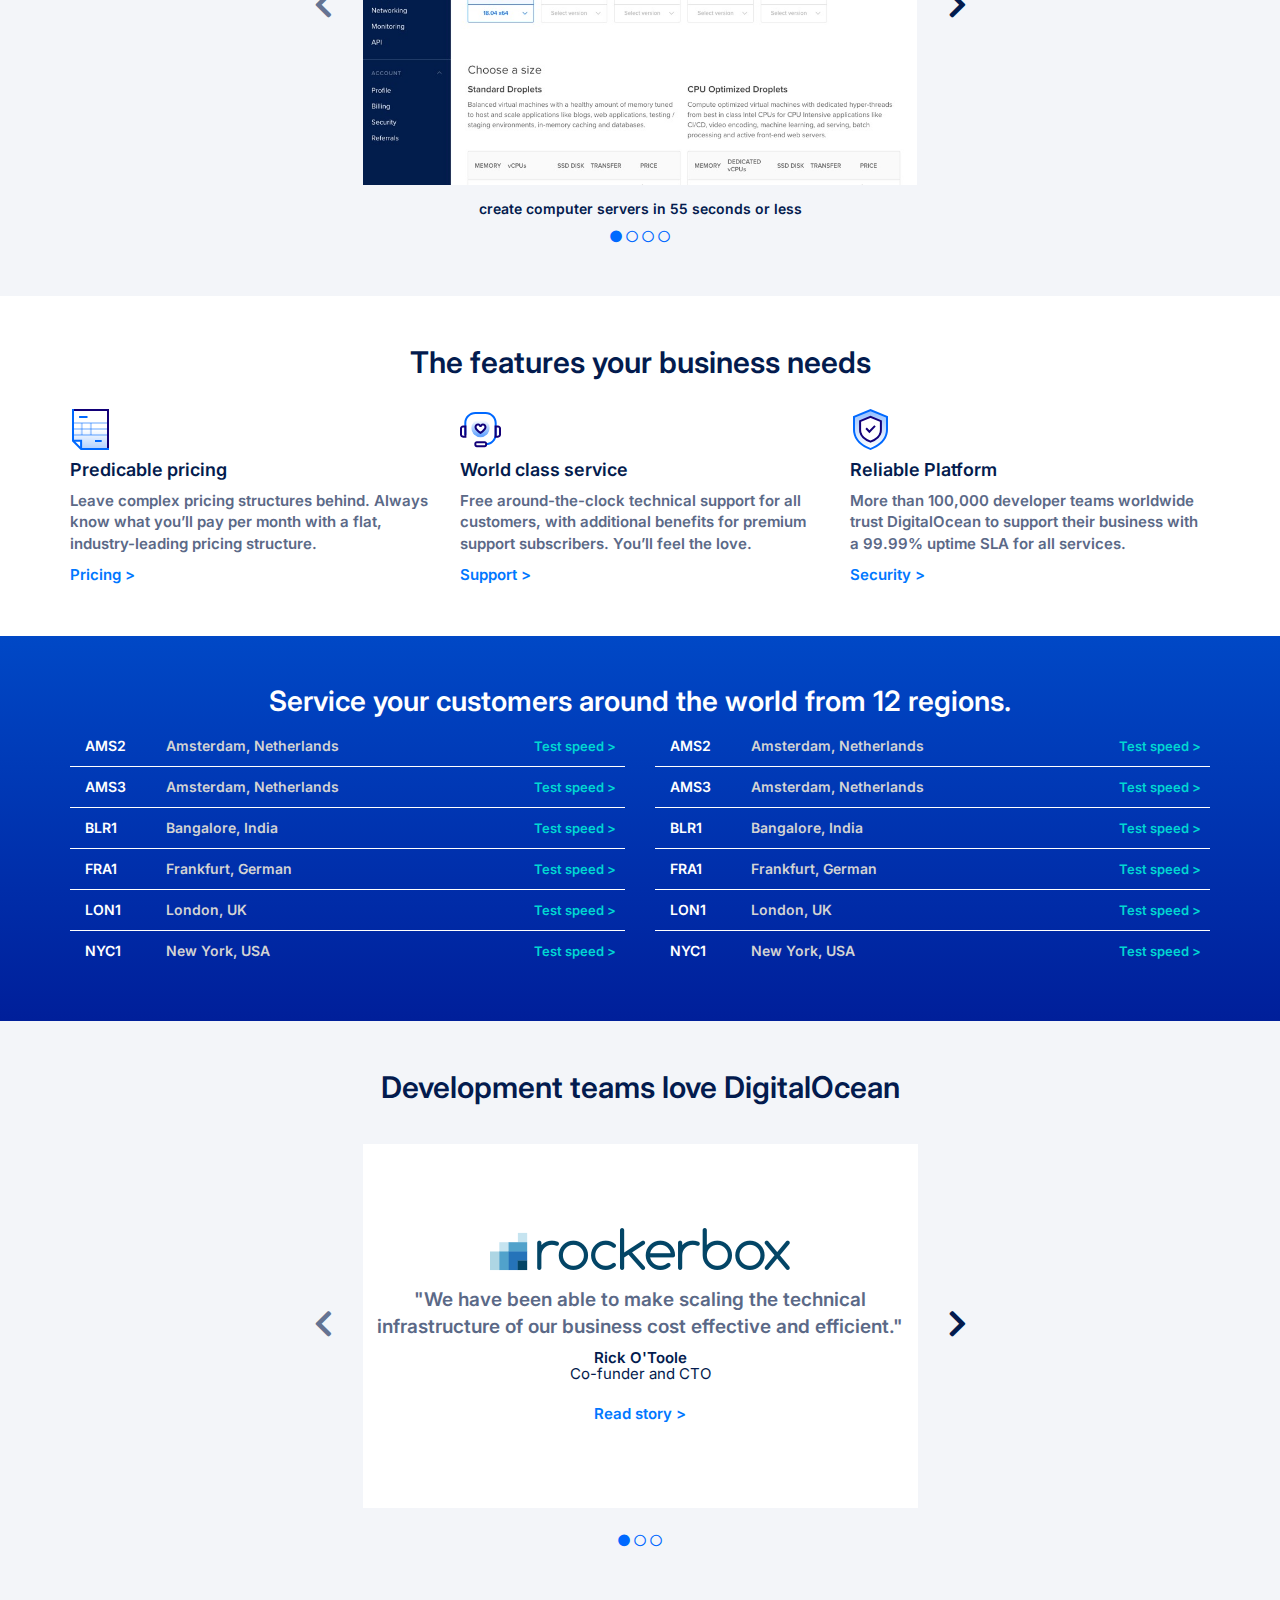
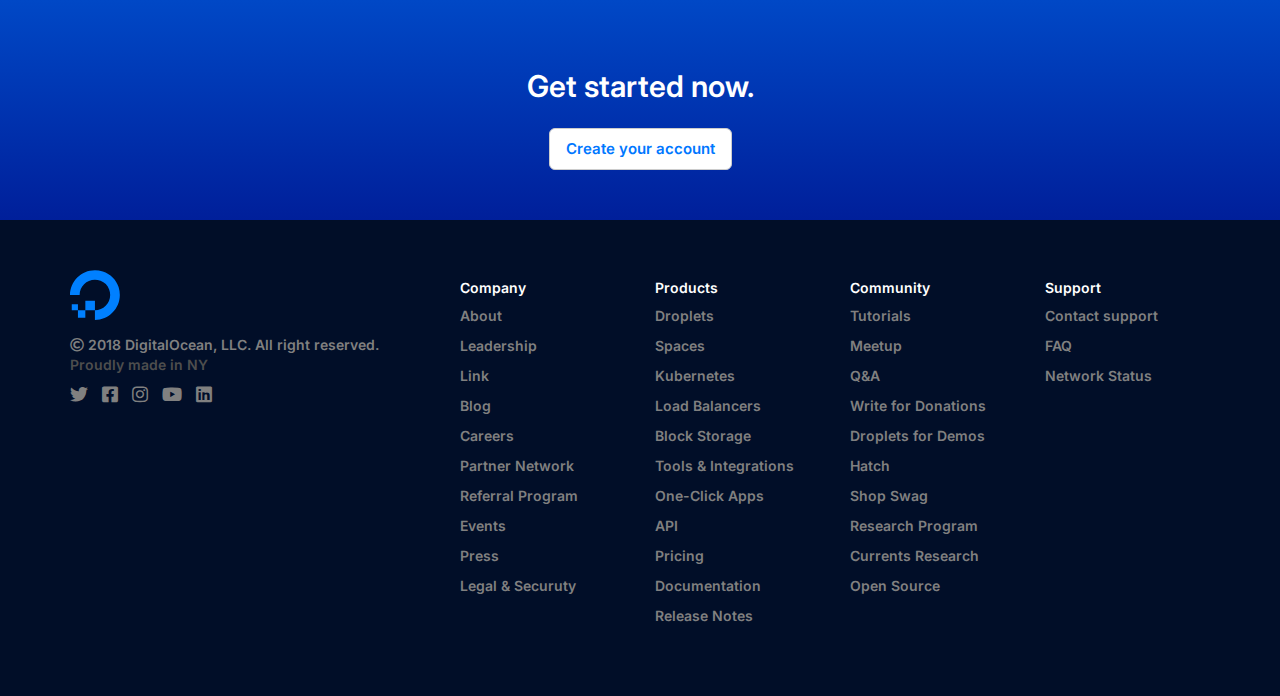
==== commit 8e844867: "Consegna Esercizo" ====
--- a/index.html
+++ b/index.html
@@ -984,6 +984,11 @@
     <!-- Shark Fixed -->
     <div class="shark">
 
+        <div class="shark-chat-one">
+            <span>Can I help answer any questions you have about DigitalOcean?</span>
+            <div class="arrow"><i class="fas fa-caret-right"></i></div>
+        </div>
+
         <div class="shark-img">
 
             <img class="img-responsive" src="img/shark.png" alt="shark-img">
@@ -994,8 +999,9 @@
 
         </div>
 
-        <div class="shark-chat">
+        <div class="shark-chat-two">
             <span>Can I help answer any questions you have about DigitalOcean?</span>
+            <div class="arrow"><i class="fas fa-caret-up"></i></i></div>
         </div>
         
     </div>
--- a/css/style.css
+++ b/css/style.css
@@ -5,6 +5,7 @@
 
 ul {
     list-style-type: none;
+    padding: 0;
 }
 
 .menu li {
@@ -58,6 +59,9 @@
 }
 
 /* link nav */
+#nav-top ul {
+    padding-left: 40px;
+}
 #nav-top .menu li {
     margin-right: 10px;
 }
@@ -184,10 +188,6 @@
     padding-top: 40px;
 }
 
-.benefits ul {
-    padding: 0;
-}
-
 .benefits li {
     padding: 6px 10px;
     border-left: 2px solid #e5e8ed;
@@ -244,10 +244,6 @@
     line-height: 300px;
 }
 
-.slide .menu {
-    padding: 0;
-}
-
 .slide .menu a {
     font-size: 12px;
     color: #0069ff;
@@ -300,7 +296,6 @@
 }
 
 .test-speed .menu {
-    padding: 0;
     border-bottom: 1px solid white;
 }
 
@@ -326,6 +321,10 @@
 .test a {
     font-size: 13px;
     color: #00d7d2;
+}
+
+.test a:hover {
+    color: white;
 }
 
 .test-speed ul:last-child {
@@ -400,6 +399,10 @@
     font-size: 15px;
 }
 
+#account button:hover {
+    background-color: #0077ff;
+    color: white;
+}
 /* FOOTER */
 footer {
     background-color: #010e28;
@@ -433,28 +436,25 @@
 
 footer a:hover {
     color: white;
+    text-decoration: none;
 }
 
 footer a i {
     font-size: 18px;
-}
-
-footer ul {
-    padding: 0;
 }
 
 /* Shark Fixed */
 .shark {
     position: fixed;
     bottom: 30px;
-    left: 25px;
+    margin-left: 35px;
 }
 
 .shark-img {
     width: 50px;
     height: 50px;
     background-color: #0077ff;
-    border-radius: 10px;
+    border-radius: 5px;
     position: relative;
     padding-top: 5px;
 }
@@ -473,26 +473,56 @@
     right: -8px;
 }
 
-.shark-chat {
+.shark-chat-one,
+.shark-chat-two {
     width: 300px;
     height: 50px;
     background-color: white;
-    border-radius: 10px;
+    border-radius: 5px;
     margin-top: 10px;
     padding: 5px 10px;
-}
-
-.shark-chat span {
+    box-shadow: 2px 2px rgba(119, 123, 131, 0.6);
+    position: relative;
+}
+
+.shark-chat-one span,
+.shark-chat-two span {
     color: #031b4e;
-}
-
-/* Fine TEST */
+    font-weight: 600;
+}
+
+.shark-chat-one .arrow {
+    position: absolute; 
+    right: -10px;
+    bottom: -3px;
+    font-size: 30px;
+    color: white;
+    text-shadow: 2px 2px rgba(119, 123, 131, 0.6);
+}
+
+.shark-chat-two .arrow {
+    color: white;
+    font-size: 30px;
+    position: absolute;
+    top: -24px;
+    left: 16px;
+    text-shadow: 1px -1px rgba(119, 123, 131, 0.6);
+}
+
+.shark-chat-one {
+    display: none;
+}
+
+/* Media Query tablets */
 @media all and (min-width: 768px) {
+
+    /* Sponsor */
     .logo-sponsor li {
         width: calc( ( 100% / 6) - 1% );
         text-align: center;
     }
 
+    /* Advantages (benefits) */
     .type-benefits {
         padding-top: 0;
     }
@@ -501,10 +531,12 @@
         padding: 0px 50px;
     }
     
+    /* type-benefits */
     .p-special {
         margin-bottom: 30px;
     }
 
+    /* Slider */
     .slide img {
         padding: 0;
     }
@@ -514,11 +546,15 @@
     }
 }
 
+/* Media Query Desktop */
 @media all and (min-width: 992px) and (max-width: 1199px) {
+
+    /* Jumbotron */
     #jumbotron h1 {
         font-size: 60px;
     }
 
+    /* Slider */
     .slide {
         padding-top: 30px;
     }
@@ -531,17 +567,31 @@
         margin: 0;
     }
 
+    /* Shark Fixed */
     .shark {
-        line-height: 60px;
-    }
-
-    .shark-img,
-    .shark-chat {
+        margin-left: 0;
+        right: 35px;
+    }
+
+    .shark-chat-two {
+        display: none;
+    }
+
+    .shark-chat-one {
         display: inline-block;
     }
 
-
+    .shark-img {
+        display: inline-block;
+        margin-left: 15px;
+        vertical-align: bottom;
+    }
+}
+
+/* Media Query Desktop >1200px */
 @media all and (min-width: 1200px) {
+
+    /* Slider */
     .slide .align {
         line-height: 360px;
     }
@@ -558,8 +608,23 @@
         margin: 0;
     }
 
-    .shark-img,
-    .shark-chat {
+    /* Shark Fixed */
+    .shark {
+        margin-left: 0;
+        right: 35px;
+    }
+
+    .shark-chat-two{
+        display: none;
+    }
+
+    .shark-chat-one {
         display: inline-block;
     }
+
+    .shark-img {
+        display: inline-block;
+        margin-left: 15px;
+        vertical-align: bottom;
+    }
 }